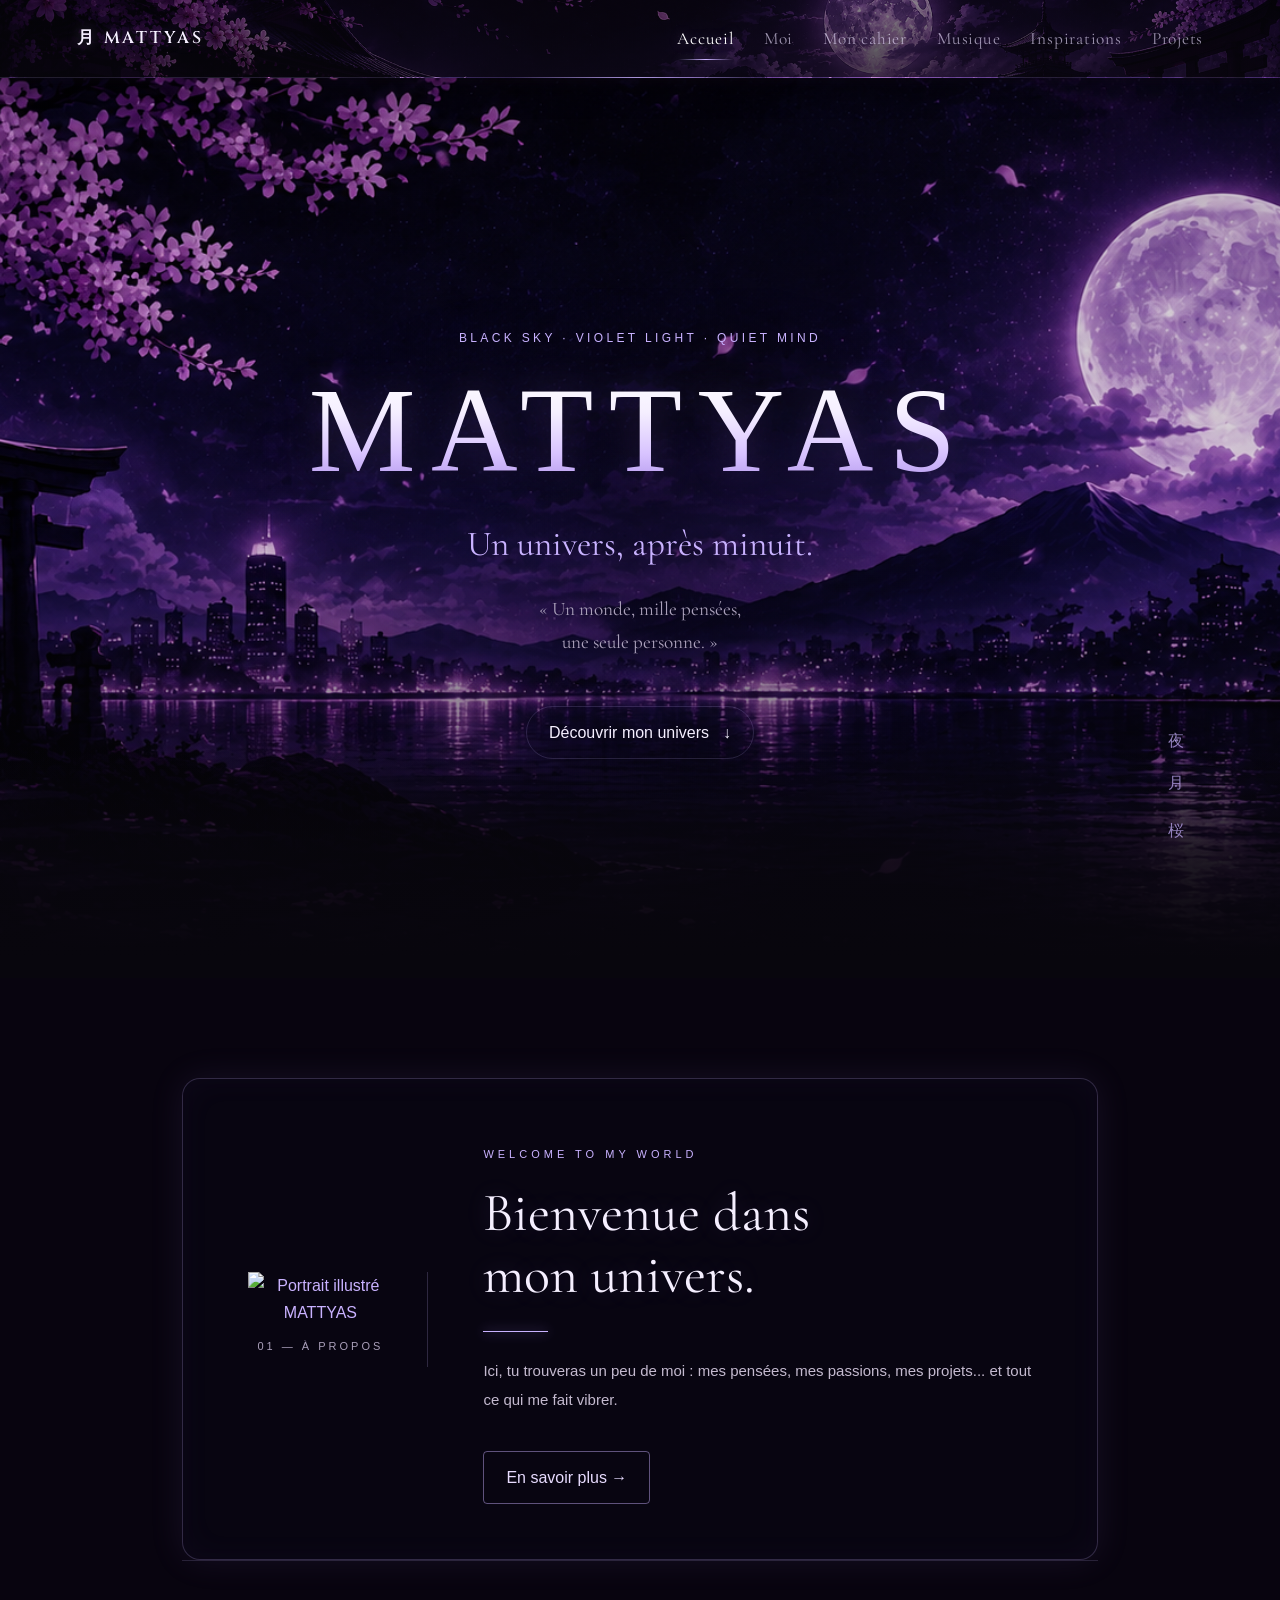
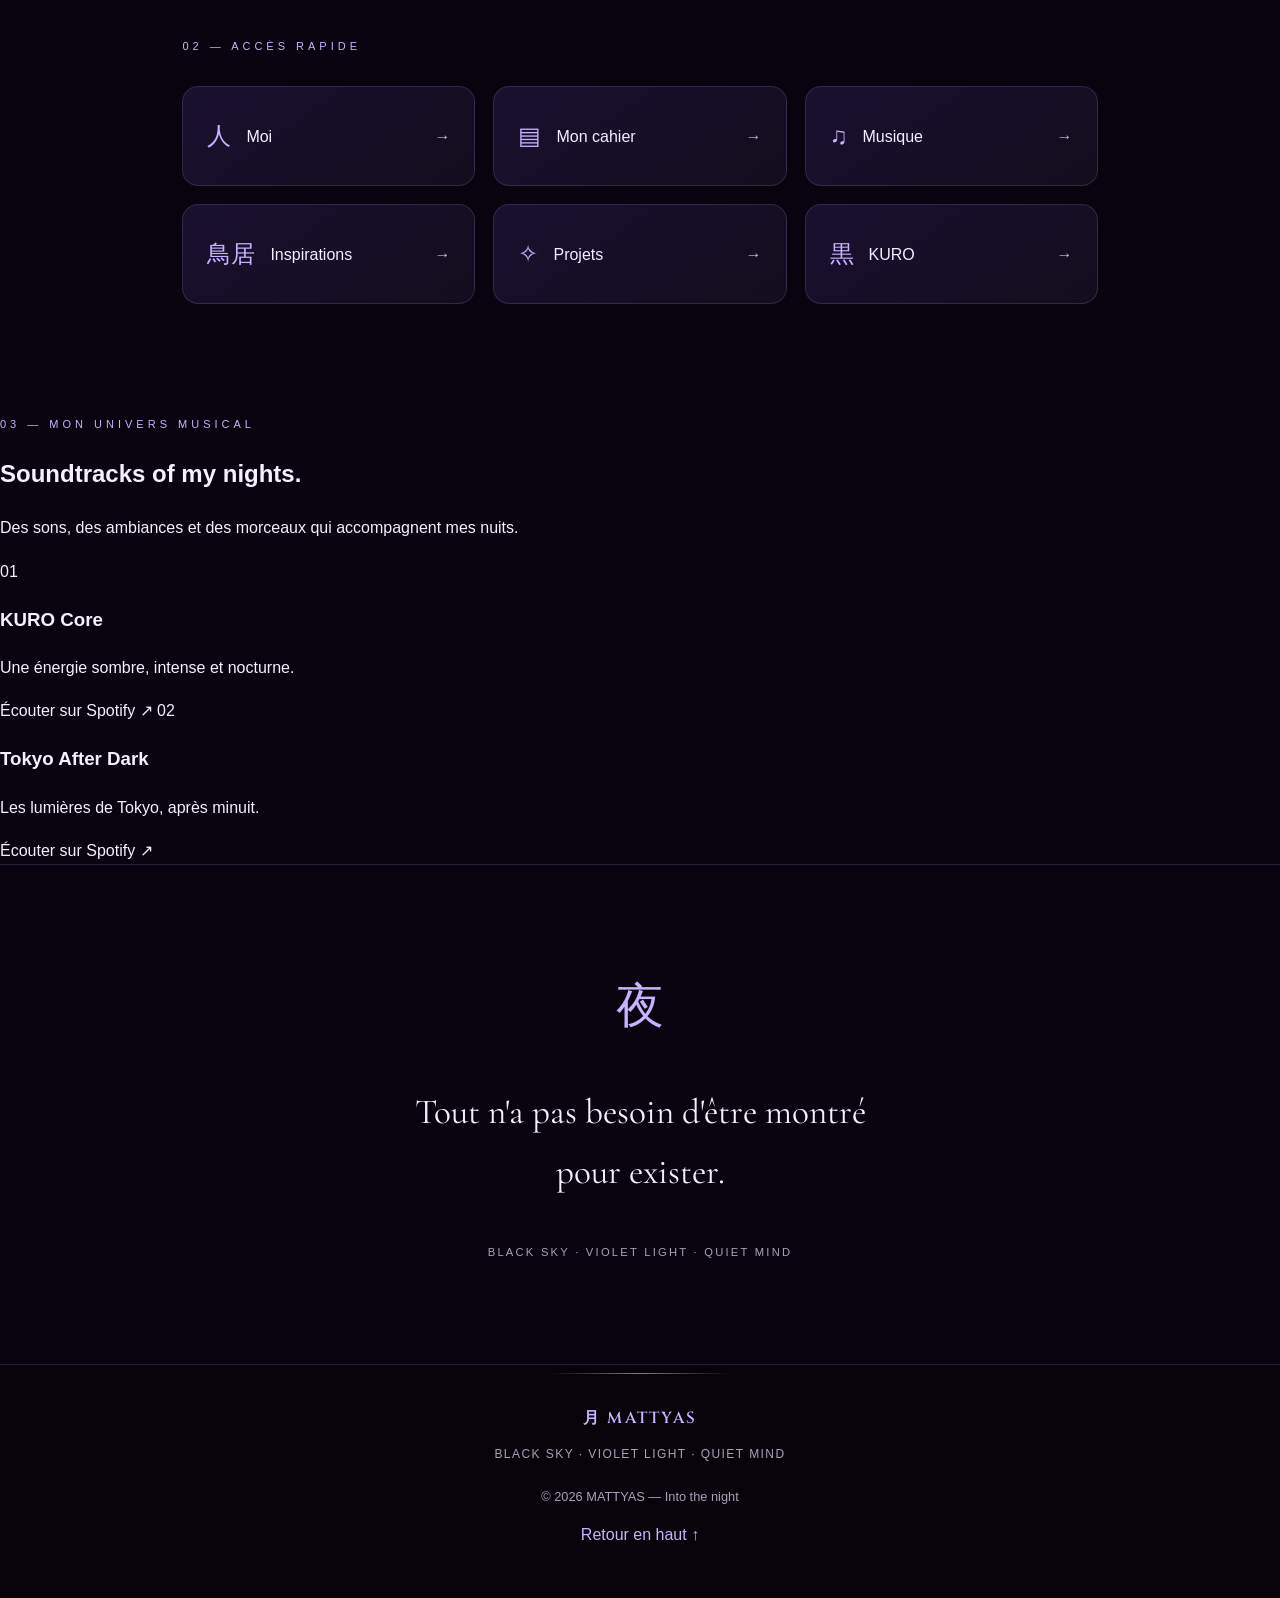
==== index.html @ 6b2e5110 "Update about section with image and text" ====
<!DOCTYPE html>
<html lang="fr">
<head>
  <meta charset="UTF-8">
  <meta name="viewport" content="width=device-width, initial-scale=1.0">
  <meta name="theme-color" content="#08060d">
  <meta name="description" content="MATTYAS — un univers personnel entre pensées, musique, poésie et nuits japonaises.">

  <title>MATTYAS — Into the night</title>

  <link rel="preconnect" href="https://fonts.googleapis.com">
  <link rel="preconnect" href="https://fonts.gstatic.com" crossorigin>
  <link href="https://fonts.googleapis.com/css2?family=Cinzel:wght@400;500;600&family=Cormorant+Garamond:wght@400;500;600&display=swap" rel="stylesheet">

  <link rel="stylesheet" href="style.css">
</head>

<body>

  <header class="navbar">
    <a href="index.html" class="logo">月 MATTYAS</a>

    <nav aria-label="Navigation principale">
      <a href="index.html" class="active" aria-current="page">Accueil</a>
      <a href="moi.html">Moi</a>
      <a href="cahier.html">Mon cahier</a>
      <a href="musique.html">Musique</a>
      <a href="inspirations.html">Inspirations</a>
      <a href="projets.html">Projets</a>
    </nav>
  </header>

  <main>

    <!-- HERO -->

    <section class="hero" id="accueil">
      <div class="hero-content">

        <p class="hero-eyebrow">
          BLACK SKY · VIOLET LIGHT · QUIET MIND
        </p>

        <h1>MATTYAS</h1>

        <p class="hero-subtitle">
          Un univers, après minuit.
        </p>

        <p class="hero-intro">
          « Un monde, mille pensées,<br>
          une seule personne. »
        </p>

        <a href="#univers" class="discover-link">
          Découvrir mon univers <span>↓</span>
        </a>

      </div>

      <div class="hero-japanese" aria-hidden="true">
        夜 · 月 · 桜
      </div>

      <div class="sakura-layer" aria-hidden="true"></div>
      <div class="horizon" aria-hidden="true"></div>
    </section>


    <!-- PRESENTATION -->

    <section class="home-universe" id="univers">

      <div class="home-about">

<div class="about-decoration">
  <img
    src="mattyas-portrait.png"
    alt="Portrait illustré MATTYAS"
    class="about-portrait"
  >
  <p>01 — À PROPOS</p>
</div>

        <div class="about-content">
          <p class="home-eyebrow">WELCOME TO MY WORLD</p>

          <h2>Bienvenue dans<br>mon univers.</h2>

          <div class="title-line"></div>

          <p>
            Ici, tu trouveras un peu de moi : mes pensées,
            mes passions, mes projets... et tout ce qui me fait vibrer.
          </p>

          <a href="moi.html" class="outline-link">
            En savoir plus →
          </a>
        </div>

      </div>


      <!-- ACCÈS RAPIDES -->

      <div class="home-access">

        <p class="home-eyebrow">02 — ACCÈS RAPIDE</p>

        <div class="access-grid">

          <a href="moi.html" class="access-card">
            <span class="access-symbol">人</span>
            <span>Moi</span>
            <span class="access-arrow">→</span>
          </a>

          <a href="cahier.html" class="access-card">
            <span class="access-symbol">▤</span>
            <span>Mon cahier</span>
            <span class="access-arrow">→</span>
          </a>

          <a href="musique.html" class="access-card">
            <span class="access-symbol">♫</span>
            <span>Musique</span>
            <span class="access-arrow">→</span>
          </a>

          <a href="inspirations.html" class="access-card">
            <span class="access-symbol">鳥居</span>
            <span>Inspirations</span>
            <span class="access-arrow">→</span>
          </a>

          <a href="projets.html" class="access-card">
            <span class="access-symbol">✧</span>
            <span>Projets</span>
            <span class="access-arrow">→</span>
          </a>

          <a href="projets.html" class="access-card">
            <span class="access-symbol">黒</span>
            <span>KURO</span>
            <span class="access-arrow">→</span>
          </a>

        </div>
      </div>

    </section>


    <!-- MUSIQUE -->

    <!-- UNIVERS MUSICAL -->

<section class="home-playlists">

  <p class="home-eyebrow">03 — MON UNIVERS MUSICAL</p>

  <h2>Soundtracks of my nights.</h2>

  <p class="playlists-intro">
    Des sons, des ambiances et des morceaux qui accompagnent mes nuits.
  </p>

  <div class="playlist-grid">

    <a href="https://open.spotify.com/playlist/4kFeRscpNwfBac0N8QcPSA"
       class="playlist-card" target="_blank" rel="noopener noreferrer">
      <span class="playlist-number">01</span>
      <h3>KURO Core</h3>
      <p>Une énergie sombre, intense et nocturne.</p>
      <span class="playlist-link">Écouter sur Spotify ↗</span>
    </a>

    <a href="https://open.spotify.com/playlist/2KM84j4YhBxsO24oVBVzmr"
       class="playlist-card" target="_blank" rel="noopener noreferrer">
      <span class="playlist-number">02</span>
      <h3>Tokyo After Dark</h3>
      <p>Les lumières de Tokyo, après minuit.</p>
      <span class="playlist-link">Écouter sur Spotify ↗</span>
    </a>

  </div>

</section>


    <!-- SIGNATURE -->

    <section class="home-signature">
      <span>夜</span>

      <p>
        Tout n'a pas besoin d'être montré<br>
        pour exister.
      </p>

      <span class="signature-caption">
        BLACK SKY · VIOLET LIGHT · QUIET MIND
      </span>
    </section>

  </main>


  <footer class="home-footer">

    <a href="index.html" class="logo">月 MATTYAS</a>

    <p>BLACK SKY · VIOLET LIGHT · QUIET MIND</p>

    <p class="copyright">
      © 2026 MATTYAS — Into the night
    </p>

    <a href="#accueil">Retour en haut ↑</a>

  </footer>

  <script src="script.js"></script>

</body>
</html>
---- style.css ----
/* ================================
   MATTYAS 2.0 — NIGHT DESIGN
   ================================ */

:root {
  color-scheme: dark;
  --bg: #08060d;
  --surface: #120d1d;
  --surface-light: #1a1030;
  --violet: #9a82db;
  --lilac: #c9b2ff;
  --white: #f5efff;
  --muted: #aaa0ba;
  --border: rgba(201, 178, 255, 0.16);
}

* {
  box-sizing: border-box;
}

html {
  scroll-behavior: smooth;
  scroll-padding-top: 90px;
}

body {
  margin: 0;
  background: var(--bg);
  color: var(--white);
  font-family: Inter, "Segoe UI", Arial, sans-serif;
  line-height: 1.7;
  overflow-x: hidden;
}

a {
  color: inherit;
  text-decoration: none;
}

::selection {
  color: var(--bg);
  background: var(--lilac);
}

/* Navigation */

.navbar {
  position: fixed;
  inset: 0 0 auto;
  z-index: 20;
  display: flex;
  align-items: center;
  justify-content: space-between;
  gap: 20px;
  padding: 18px clamp(20px, 6vw, 90px);
  background: rgba(8, 6, 13, 0.78);
  border-bottom: 1px solid var(--border);
  backdrop-filter: blur(18px);
  -webkit-backdrop-filter: blur(18px);
}

.logo {
  color: var(--lilac);
  font-weight: 800;
  letter-spacing: 0.12em;
  white-space: nowrap;
}

.navbar nav {
  display: flex;
  align-items: center;
  gap: clamp(14px, 3vw, 36px);
}

.navbar nav a {
  color: var(--muted);
  font-size: 0.88rem;
  transition: color 0.25s ease;
}

.navbar nav a:hover,
.navbar nav a:focus-visible {
  color: var(--lilac);
}

/* Hero */

.hero {
  position: relative;
  min-height: 100svh;
  display: grid;
  place-items: center;
  padding: 130px 24px 100px;
  isolation: isolate;
  overflow: hidden;
  background:
    radial-gradient(ellipse at 50% 78%, rgba(91, 56, 139, 0.17), transparent 45%),
    linear-gradient(180deg, #0c0814 0%, #08060d 100%);
}

.hero-content {
  position: relative;
  z-index: 3;
  width: min(800px, 100%);
  text-align: center;
  animation: appear 1.2s ease both;
}

.eyebrow {
  margin: 0 0 16px;
  color: var(--violet);
  font-size: 0.72rem;
  font-weight: 700;
  letter-spacing: 0.24em;
  text-transform: uppercase;
}

.hero h1 {
  margin: 10px 0 0;
  font-size: clamp(3.5rem, 12vw, 8.5rem);
  font-weight: 850;
  line-height: 1.05;
  letter-spacing: 0.08em;
  text-shadow: 0 0 45px rgba(154, 130, 219, 0.2);
}

.hero h1 span,
.section h2 span,
.feature h2 span {
  color: var(--lilac);
}

.subtitle {
  margin: 16px 0 8px;
  color: var(--lilac);
  font-size: clamp(1.2rem, 3vw, 1.8rem);
}

.intro {
  max-width: 480px;
  margin: 14px auto 28px;
  color: var(--muted);
}

.discover {
  display: inline-flex;
  align-items: center;
  gap: 14px;
  padding: 12px 20px;
  border: 1px solid var(--border);
  border-radius: 999px;
  color: var(--white);
  transition: background 0.25s, border-color 0.25s, transform 0.25s;
}

.discover:hover {
  background: rgba(154, 130, 219, 0.12);
  border-color: var(--violet);
  transform: translateY(-2px);
}

.discover span {
  color: var(--lilac);
}

/* Moon */

.moon {
  position: absolute;
  z-index: 0;
  top: 9%;
  left: 50%;
  width: clamp(230px, 43vw, 510px);
  aspect-ratio: 1;
  border-radius: 50%;
  transform: translateX(-50%);
  background:
    radial-gradient(circle at 34% 28%, rgba(255, 255, 255, 0.7), transparent 2%),
    radial-gradient(ellipse at 36% 35%, #e6dcff 0%, #c9b2ff 17%, #9a82db 48%, #5c438f 72%, #211530 100%);
  box-shadow:
    0 0 35px rgba(201, 178, 255, 0.3),
    0 0 110px rgba(154, 130, 219, 0.22),
    0 0 210px rgba(154, 130, 219, 0.1);
  opacity: 0.78;
  animation: moon-glow 7s ease-in-out infinite alternate;
}

.moon::after {
  content: "";
  position: absolute;
  inset: 0;
  border-radius: inherit;
  background:
    radial-gradient(ellipse at 70% 28%, rgba(30, 17, 48, 0.23) 0 8%, transparent 9%),
    radial-gradient(ellipse at 26% 65%, rgba(30, 17, 48, 0.18) 0 11%, transparent 12%),
    radial-gradient(ellipse at 64% 74%, rgba(30, 17, 48, 0.15) 0 6%, transparent 7%);
  mix-blend-mode: multiply;
}

.japanese {
  position: absolute;
  z-index: 2;
  right: clamp(22px, 8vw, 120px);
  bottom: 18%;
  color: rgba(201, 178, 255, 0.6);
  font-size: clamp(1rem, 2vw, 1.4rem);
  letter-spacing: 0.6em;
  writing-mode: vertical-rl;
}

.horizon {
  position: absolute;
  z-index: 1;
  inset: auto 0 0;
  height: 26%;
  background: linear-gradient(0deg, #08060d 8%, rgba(8, 6, 13, 0.72), transparent);
}

/* Sections */

.section {
  width: min(1120px, calc(100% - 48px));
  margin: 0 auto;
  padding: clamp(70px, 10vw, 130px) 0;
}

.section h2,
.feature h2 {
  margin: 0 0 34px;
  font-size: clamp(2rem, 5vw, 3.5rem);
  line-height: 1.2;
  letter-spacing: -0.04em;
}

.cards {
  display: grid;
  grid-template-columns: repeat(3, minmax(0, 1fr));
  gap: 18px;
}

.card {
  position: relative;
  display: flex;
  min-width: 0;
  flex-direction: column;
  align-items: flex-start;
  padding: 28px;
  border: 1px solid var(--border);
  border-radius: 18px;
  background: linear-gradient(145deg, rgba(26, 16, 48, 0.78), rgba(18, 13, 29, 0.82));
  transition: transform 0.3s ease, border-color 0.3s ease, background 0.3s ease;
}

a.card:hover {
  transform: translateY(-5px);
  border-color: rgba(201, 178, 255, 0.5);
  background: linear-gradient(145deg, rgba(39, 25, 66, 0.9), rgba(18, 13, 29, 0.95));
}

.card-number {
  color: var(--violet);
  font-size: 0.72rem;
  font-weight: 700;
  letter-spacing: 0.16em;
}

.card h3 {
  margin: 22px 0 8px;
  font-size: 1.3rem;
}

.card p {
  margin: 0 0 22px;
  color: var(--muted);
  font-size: 0.94rem;
}

.card-link {
  margin-top: auto;
  color: var(--lilac);
  font-size: 0.88rem;
}

/* Music feature */

.feature {
  position: relative;
  display: grid;
  grid-template-columns: minmax(140px, 0.7fr) 1.3fr;
  align-items: center;
  gap: clamp(30px, 7vw, 100px);
  padding: clamp(60px, 9vw, 110px) max(24px, calc((100% - 1000px) / 2));
  overflow: hidden;
  border-top: 1px solid var(--border);
  border-bottom: 1px solid var(--border);
  background:
    radial-gradient(ellipse at 20% 50%, rgba(91, 56, 139, 0.18), transparent 50%),
    var(--surface);
}

.feature-orb {
  display: grid;
  place-items: center;
  width: min(240px, 100%);
  aspect-ratio: 1;
  justify-self: center;
  border: 1px solid rgba(201, 178, 255, 0.3);
  border-radius: 50%;
  color: var(--lilac);
  font-size: 4rem;
  background: radial-gradient(circle, #302044, #110b19 70%);
  box-shadow: 0 0 70px rgba(154, 130, 219, 0.14);
}

.feature h2 {
  margin-bottom: 18px;
}

.feature p:not(.eyebrow) {
  color: var(--muted);
}

.feature .muted {
  font-size: 0.85rem;
}

/* Footer */

footer {
  padding: 42px 24px;
  text-align: center;
  border-top: 1px solid var(--border);
  background: #06040a;
}

footer p {
  color: var(--muted);
  font-size: 0.75rem;
  letter-spacing: 0.12em;
}

footer .copyright {
  margin-top: 22px;
  font-size: 0.8rem;
  letter-spacing: normal;
}

/* Animations */

@keyframes appear {
  from {
    opacity: 0;
    transform: translateY(18px);
  }
  to {
    opacity: 1;
    transform: translateY(0);
  }
}

@keyframes moon-glow {
  from {
    filter: brightness(0.94);
  }
  to {
    filter: brightness(1.08);
  }
}

/* Responsive */

@media (max-width: 760px) {
  .navbar {
    padding: 16px 20px;
  }

  .navbar nav {
    gap: 14px;
  }

  .navbar nav a {
    font-size: 0.78rem;
  }

  .cards {
    grid-template-columns: 1fr;
  }

  .card {
    padding: 24px;
  }

  .feature {
    grid-template-columns: 1fr;
    text-align: center;
    padding: 70px 24px;
  }

  .feature-orb {
    width: 150px;
  }

  .japanese {
    right: 16px;
    bottom: 12%;
  }
}

@media (max-width: 390px) {
  .navbar {
    align-items: flex-start;
    flex-direction: column;
    gap: 8px;
  }

  .hero {
    padding-top: 150px;
  }
}

@media (prefers-reduced-motion: reduce) {
  *,
  *::before,
  *::after {
    scroll-behavior: auto !important;
    animation-duration: 0.01ms !important;
    animation-iteration-count: 1 !important;
    transition-duration: 0.01ms !important;
  }
}

/* Japanese pagoda silhouette */

.hero {
  isolation: isolate;
}

.pagoda {
  position: absolute;
  z-index: 1;
  bottom: 3%;
  left: 50%;
  width: clamp(230px, 42vw, 440px);
  transform: translateX(-50%);
  opacity: 0.94;
  pointer-events: none;
}

.pagoda svg {
  display: block;
  width: 100%;
  height: auto;
  filter: drop-shadow(0 0 24px rgba(154, 130, 219, 0.12));
}

.hero-content {
  z-index: 3;
}

.japanese {
  z-index: 3;
}

.horizon {
  z-index: 2;
}

/* MATTYAS — Japanese night background */

.hero {
  background-image:
    linear-gradient(
      180deg,
      rgba(8, 6, 13, 0.22) 0%,
      rgba(8, 6, 13, 0.12) 50%,
      rgba(8, 6, 13, 0.78) 100%
    ),
    url("mattyas-background.png");

  background-size: cover;
  background-position: center 48%;
  background-repeat: no-repeat;
}

/* Keep the title readable over the artwork */

.hero-content {
  position: relative;
  z-index: 3;
  padding: 40px 20px;
  border-radius: 24px;
  background: radial-gradient(
    ellipse,
    rgba(8, 6, 13, 0.48),
    transparent 75%
  );
}

/* Hide the CSS moon because the image already contains one */

.hero .moon {
  display: none;
}

/* Mobile adjustments */

@media (max-width: 760px) {
  .hero {
    background-position: 38% center;
  }

  .hero-content {
    padding: 30px 12px;
  }
}

/* Sakura petals */

.sakura-layer {
  position: absolute;
  inset: 0;
  z-index: 2;
  overflow: hidden;
  pointer-events: none;
}

.sakura-petal {
  position: absolute;
  top: -30px;
  left: var(--left);
  width: var(--size);
  height: calc(var(--size) * 0.7);
  border-radius: 100% 0 100% 0;
  background: #e7b5ff;
  opacity: 0;
  box-shadow: 0 0 8px rgba(201, 178, 255, 0.5);
  animation: sakura-fall var(--duration) linear var(--delay) infinite;
}

@keyframes sakura-fall {
  0% {
    transform: translate3d(0, -5vh, 0) rotate(0deg);
    opacity: 0;
  }
  12% {
    opacity: 0.8;
  }
  85% {
    opacity: 0.65;
  }
  100% {
    transform: translate3d(var(--drift), 110vh, 0) rotate(540deg);
    opacity: 0;
  }
}

@media (prefers-reduced-motion: reduce) {
  .sakura-petal {
    animation: none;
    display: none;
  }
}

/* Remove the duplicate CSS pagoda */
.hero > .pagoda {
  display: none;
}

/* Keep the hero text clear */
.hero-content {
  background: radial-gradient(
    ellipse,
    rgba(8, 6, 13, 0.28),
    transparent 75%
  );
}

/* Keep the navigation readable */
.navbar {
  background: rgba(8, 6, 13, 0.78);
}

/* MATTYAS — signature nocturne */

.hero h1 {
  font-family: "Georgia", "Times New Roman", serif;
  font-size: clamp(3.2rem, 10vw, 7.5rem);
  font-weight: 400;
  letter-spacing: 0.13em;
  text-transform: uppercase;

  background: linear-gradient(
    180deg,
    #ffffff 0%,
    #e8d9ff 45%,
    #b99aff 100%
  );

  -webkit-background-clip: text;
  background-clip: text;
  color: transparent;

  text-shadow: 0 0 35px rgba(174, 132, 255, 0.22);
  filter: drop-shadow(0 0 18px rgba(154, 130, 219, 0.18));
}

.hero h1 span {
  color: #c9b2ff;
  -webkit-text-fill-color: #c9b2ff;
}

.hero .eyebrow {
  letter-spacing: 0.3em;
  color: #c9b2ff;
}

.hero .subtitle {
  font-family: "Georgia", "Times New Roman", serif;
  font-weight: 400;
  letter-spacing: 0.025em;
}

.discover {
  border-color: rgba(201, 178, 255, 0.55);
  background: rgba(15, 8, 27, 0.45);
  box-shadow: 0 0 25px rgba(154, 130, 219, 0.08);
}

.discover:hover {
  box-shadow: 0 0 30px rgba(154, 130, 219, 0.2);
}

/* MATTYAS — navigation nocturne */

.navbar {
  min-height: 70px;
  padding: 14px clamp(20px, 6vw, 90px);
  background: rgba(8, 6, 13, 0.72);
  border-bottom: 1px solid rgba(201, 178, 255, 0.13);
  backdrop-filter: blur(22px);
  -webkit-backdrop-filter: blur(22px);
  transition: background 0.3s ease, border-color 0.3s ease;
}

.logo {
  font-family: "Cinzel", serif;
  font-size: 1rem;
  font-weight: 600;
  letter-spacing: 0.14em;
  transition: color 0.3s ease, text-shadow 0.3s ease;
}

.logo:hover {
  color: #ffffff;
  text-shadow: 0 0 18px rgba(201, 178, 255, 0.55);
}

.navbar nav {
  gap: clamp(18px, 3vw, 38px);
}

.navbar nav a {
  position: relative;
  padding: 8px 0;
  color: rgba(230, 219, 250, 0.7);
  font-size: 0.88rem;
  letter-spacing: 0.025em;
  transition: color 0.25s ease;
}

.navbar nav a::after {
  content: "";
  position: absolute;
  left: 0;
  right: 0;
  bottom: 0;
  height: 1px;
  background: #c9b2ff;
  box-shadow: 0 0 10px rgba(201, 178, 255, 0.65);
  transform: scaleX(0);
  transform-origin: center;
  transition: transform 0.25s ease;
}

.navbar nav a:hover,
.navbar nav a:focus-visible {
  color: #f5efff;
}

.navbar nav a:hover::after,
.navbar nav a:focus-visible::after {
  transform: scaleX(1);
}

@media (max-width: 390px) {
  .navbar {
    align-items: center;
    flex-direction: row;
    flex-wrap: wrap;
  }

  .navbar nav {
    flex-wrap: wrap;
  }
}

/* Navigation — section active */

.navbar nav a.active {
  color: #f5efff;
}

.navbar nav a.active::after {
  transform: scaleX(1);
}

/* MATTYAS — navigation mobile */

@media (max-width: 600px) {
  .navbar {
    min-height: auto;
    flex-direction: column;
    align-items: center;
    justify-content: center;
    gap: 8px;
    padding: 12px 16px;
  }

  .navbar .logo {
    font-size: 0.9rem;
  }

  .navbar nav {
    width: 100%;
    justify-content: center;
    flex-wrap: wrap;
    gap: 8px 24px;
  }

  .navbar nav a {
    padding: 4px 0 7px;
    font-size: 0.82rem;
  }
}

/* ── MATTYAS — MOONLIGHT NAVIGATION ── */

.navbar {
  position: sticky;
  top: 0;
  z-index: 1000;
  min-height: 76px;
  padding: 15px clamp(20px, 7vw, 100px);

  background:
    linear-gradient(
      90deg,
      rgba(8, 6, 13, 0.96),
      rgba(17, 12, 27, 0.84),
      rgba(8, 6, 13, 0.96)
    );

  border-bottom: 1px solid rgba(201, 178, 255, 0.16);
  box-shadow: 0 8px 35px rgba(0, 0, 0, 0.2);

  backdrop-filter: blur(22px);
  -webkit-backdrop-filter: blur(22px);

  transition:
    background 0.4s ease,
    border-color 0.4s ease;
}

/* Fine ligne lunaire */
.navbar::after {
  content: "";
  position: absolute;
  bottom: -1px;
  left: 50%;
  width: min(34%, 260px);
  height: 1px;
  transform: translateX(-50%);

  background: linear-gradient(
    90deg,
    transparent,
    rgba(201, 178, 255, 0.8),
    transparent
  );

  pointer-events: none;
}

/* Logo japonais */
.navbar .logo {
  font-family: "Cinzel", serif;
  font-size: 1.05rem;
  font-weight: 600;
  letter-spacing: 0.17em;
  color: #f5efff;
  text-decoration: none;

  text-shadow: 0 0 18px rgba(201, 178, 255, 0.12);

  transition:
    color 0.35s ease,
    text-shadow 0.35s ease,
    letter-spacing 0.35s ease;
}

.navbar .logo:hover {
  color: #ffffff;
  letter-spacing: 0.21em;
  text-shadow: 0 0 20px rgba(201, 178, 255, 0.55);
}

/* Liens */
.navbar nav {
  align-items: center;
  gap: clamp(20px, 3.5vw, 46px);
}

.navbar nav a {
  position: relative;
  padding: 9px 0;
  color: rgba(230, 219, 250, 0.65);

  font-family: "Cormorant Garamond", serif;
  font-size: 1.08rem;
  letter-spacing: 0.045em;
  text-decoration: none;

  transition:
    color 0.3s ease,
    text-shadow 0.3s ease;
}

/* Soulignement lumineux */
.navbar nav a::after {
  content: "";
  position: absolute;
  left: 50%;
  bottom: 2px;
  width: 100%;
  height: 1px;

  background: linear-gradient(
    90deg,
    transparent,
    #c9b2ff,
    transparent
  );

  box-shadow: 0 0 9px rgba(201, 178, 255, 0.45);

  transform: translateX(-50%) scaleX(0);
  transform-origin: center;

  transition: transform 0.3s ease;
}

.navbar nav a:hover,
.navbar nav a:focus-visible,
.navbar nav a.active {
  color: #f5efff;
  text-shadow: 0 0 12px rgba(201, 178, 255, 0.2);
}

.navbar nav a:hover::after,
.navbar nav a:focus-visible::after,
.navbar nav a.active::after {
  transform: translateX(-50%) scaleX(1);
}

/* Mobile */
@media (max-width: 600px) {
  .navbar {
    min-height: auto;
    flex-direction: column;
    align-items: center;
    justify-content: center;
    gap: 8px;
    padding: 15px 16px;
  }

  .navbar .logo {
    font-size: 0.95rem;
  }

  .navbar nav {
    width: 100%;
    justify-content: center;
    flex-wrap: wrap;
    gap: 8px 25px;
  }

  .navbar nav a {
    padding: 5px 0 8px;
    font-size: 1rem;
  }

  .navbar::after {
    width: 45%;
  }
}

@media (prefers-reduced-motion: reduce) {
  .navbar,
  .navbar .logo,
  .navbar nav a,
  .navbar nav a::after {
    transition: none;
  }
}

/* ── MATTYAS — NAVBAR NIGHT BACKGROUND ── */

.navbar {
  background-image:
    linear-gradient(
      90deg,
      rgba(8, 6, 13, 0.82),
      rgba(12, 8, 22, 0.62),
      rgba(8, 6, 13, 0.86)
    ),
    url("mattyas-navbar.png");

  background-size: cover;
  background-position: center 42%;
  background-repeat: no-repeat;

  border-bottom: 1px solid rgba(201, 178, 255, 0.24);

  box-shadow:
    0 8px 30px rgba(0, 0, 0, 0.35),
    0 1px 16px rgba(130, 85, 190, 0.08);
}

/* Garder le menu lisible */
.navbar .logo,
.navbar nav a {
  position: relative;
  z-index: 1;
}

/* Petite lueur lunaire */
.navbar .logo {
  text-shadow: 0 0 14px rgba(201, 178, 255, 0.3);
}

.navbar nav a.active {
  color: #ffffff;
  text-shadow: 0 0 12px rgba(201, 178, 255, 0.35);
}

/* MATTYAS — le haut de l'image dans la navbar */
.navbar {
  background-position: center top;
  background-size: 100% auto;
  background-repeat: no-repeat;

  background-image:
    linear-gradient(
      rgba(8, 6, 13, 0.48),
      rgba(8, 6, 13, 0.72)
    ),
    url("mattyas-navbar.png");
}

/* Conserver le fond adapté aux petits écrans */
@media (max-width: 600px) {
  .navbar {
    background-size: auto 220px;
    background-position: center top;
  }
}

/* ── MATTYAS — MOONLIGHT TITLE ── */

.hero h1 {
  color: #f5efff;

  background: linear-gradient(
    180deg,
    #ffffff 0%,
    #f5efff 35%,
    #d8c3ff 68%,
    #a98be8 100%
  );

  -webkit-background-clip: text;
  background-clip: text;
  -webkit-text-fill-color: transparent;

  filter: drop-shadow(
    0 0 18px rgba(183, 139, 255, 0.20)
  );

  transition:
    filter 0.5s ease,
    letter-spacing 0.5s ease;
}

/* Halo plus intense au survol */
.hero h1:hover {
  filter:
    drop-shadow(0 0 12px rgba(201, 178, 255, 0.42))
    drop-shadow(0 0 35px rgba(147, 92, 230, 0.22));

  letter-spacing: 0.09em;
}

/* Le point final devient une petite lune lumineuse */
.hero h1 {
  text-shadow: none;
}

/* Adaptation mobile */
@media (max-width: 600px) {
  .hero h1 {
    filter: drop-shadow(
      0 0 12px rgba(183, 139, 255, 0.22)
    );
  }

  .hero h1:hover {
    letter-spacing: inherit;
  }
}

/* Respect des préférences de mouvement */
@media (prefers-reduced-motion: reduce) {
  .hero h1 {
    transition: none;
  }
}

/* MATTYAS — apparition des sections */
.reveal-ready {
  opacity: 0;
  transform: translateY(22px);
  transition: opacity 800ms ease, transform 800ms ease;
}

.reveal-ready.is-visible {
  opacity: 1;
  transform: translateY(0);
}

/* MATTYAS — sakura flottants */
.sakura-petal {
  position: absolute;
  top: -20px;
  left: var(--left);
  width: var(--size);
  height: calc(var(--size) * 0.72);

  background: linear-gradient(
    135deg,
    rgba(255, 225, 250, 0.88),
    rgba(201, 178, 255, 0.48)
  );

  border-radius: 80% 10% 75% 20%;
  opacity: 0;
  pointer-events: none;

  animation:
    sakura-fall var(--duration) var(--delay) linear infinite,
    sakura-sway 3.8s ease-in-out infinite alternate;

  will-change: transform;
}

@keyframes sakura-fall {
  0% {
    transform:
      translate3d(0, -5vh, 0)
      rotate(var(--rotation));
    opacity: 0;
  }

  10% {
    opacity: 0.7;
  }

  85% {
    opacity: 0.55;
  }

  100% {
    transform:
      translate3d(var(--drift), 110vh, 0)
      rotate(calc(var(--rotation) + 480deg));
    opacity: 0;
  }
}

@keyframes sakura-sway {
  from {
    margin-left: calc(var(--sway) * -0.5);
  }

  to {
    margin-left: calc(var(--sway) * 0.5);
  }
}

@media (prefers-reduced-motion: reduce) {
  .reveal-ready {
    opacity: 1;
    transform: none;
    transition: none;
  }

  .sakura-petal {
    display: none;
    animation: none;
  }
}

/* ── MATTYAS 2.0 — CINEMATIC SECTIONS ── */

/* Ambiance générale des sections */
.section {
  position: relative;
  isolation: isolate;
  scroll-margin-top: 100px;
}

/* Halo violet diffus derrière les titres */
.section h2,
.feature h2 {
  text-shadow: 0 0 32px rgba(154, 130, 219, 0.10);
}

/* Cartes : verre fumé */
.card {
  overflow: hidden;
  isolation: isolate;

  background:
    linear-gradient(
      145deg,
      rgba(30, 20, 48, 0.78),
      rgba(10, 8, 17, 0.88)
    );

  border: 1px solid rgba(201, 178, 255, 0.14);
  border-radius: 20px;

  box-shadow:
    inset 0 1px 0 rgba(255, 255, 255, 0.025),
    0 12px 35px rgba(0, 0, 0, 0.12);

  backdrop-filter: blur(12px);
  -webkit-backdrop-filter: blur(12px);

  transition:
    transform 0.4s ease,
    border-color 0.4s ease,
    box-shadow 0.4s ease,
    background 0.4s ease;
}

/* Reflet lunaire en haut des cartes */
.card::before {
  content: "";
  position: absolute;
  top: 0;
  left: 12%;
  width: 76%;
  height: 1px;

  background: linear-gradient(
    90deg,
    transparent,
    rgba(201, 178, 255, 0.42),
    transparent
  );

  opacity: 0.55;
  pointer-events: none;
}

/* Survol subtil, sans effet agressif */
a.card:hover {
  transform: translateY(-6px);

  border-color: rgba(201, 178, 255, 0.38);

  background:
    linear-gradient(
      145deg,
      rgba(43, 29, 67, 0.88),
      rgba(13, 9, 22, 0.96)
    );

  box-shadow:
    0 18px 42px rgba(0, 0, 0, 0.24),
    0 0 28px rgba(154, 130, 219, 0.07);
}

/* Numéros des cartes */
.card-number {
  color: #bda3f7;
  letter-spacing: 0.2em;
}

/* Liens plus raffinés */
.card-link {
  transition:
    color 0.3s ease,
    letter-spacing 0.3s ease;
}

a.card:hover .card-link {
  color: #ffffff;
  letter-spacing: 0.035em;
}

/* Section musique : lumière nocturne */
.feature {
  position: relative;

  background:
    radial-gradient(
      ellipse at 18% 48%,
      rgba(154, 130, 219, 0.15),
      transparent 42%
    ),
    linear-gradient(
      115deg,
      rgba(19, 13, 31, 0.98),
      rgba(8, 6, 13, 0.98)
    );
   
  border-top-color: rgba(201, 178, 255, 0.18);
  border-bottom-color: rgba(201, 178, 255, 0.18);
}

/* Orb musical */
.feature-orb {
  box-shadow:
    inset 0 0 35px rgba(201, 178, 255, 0.04),
    0 0 45px rgba(154, 130, 219, 0.12),
    0 0 100px rgba(154, 130, 219, 0.05);

  transition:
    transform 0.5s ease,
    box-shadow 0.5s ease;
}

.feature-orb:hover {
  transform: scale(1.035);

  box-shadow:
    inset 0 0 40px rgba(201, 178, 255, 0.08),
    0 0 60px rgba(154, 130, 219, 0.2);
}

/* Footer : fin de nuit */
footer {
  position: relative;
  background:
    linear-gradient(
      180deg,
      #0b0812 0%,
      #06040a 100%
    );
  border-top-color: rgba(201, 178, 255, 0.17);
}

footer::before {
  content: "";
  display: block;
  width: min(180px, 35%);
  height: 1px;
  margin: -42px auto 30px;

  background: linear-gradient(
    90deg,
    transparent,
    rgba(201, 178, 255, 0.65),
    transparent
  );
}

/* Accessibilité : pas de mouvements forcés */
@media (prefers-reduced-motion: reduce) {
  .card,
  .card-link,
  .feature-orb {
    transition: none;
  }

  a.card:hover,
  .feature-orb:hover {
    transform: none;
  }
}

/* =====================================
   MATTYAS 2.0 — UNIVERSE DESIGN
   Harmonisation des pages intérieures
===================================== */

body:has(.personal-page),
body:has(.notebook-page),
body:has(.music-page),
body:has(.inspiration-page),
body:has(.projects-page) {
  background:
    linear-gradient(
      180deg,
      rgba(8, 6, 13, 0.78),
      rgba(8, 6, 13, 0.94)
    ),
    url("mattyas-night.png") center top / cover fixed !important;
  background-color: #08060d !important;
  color: #f5efff;
  font-family: "Cormorant Garamond", Georgia, serif;
}

/* Navigation */

.personal-nav {
  position: sticky;
  top: 0;
  z-index: 100;
  backdrop-filter: blur(16px);
  background: rgba(8, 6, 13, 0.78);
  border-bottom: 1px solid rgba(201, 178, 255, 0.2);
  box-shadow: 0 8px 30px rgba(0, 0, 0, 0.18);
}

.personal-nav a {
  transition: color 0.3s ease, text-shadow 0.3s ease;
}

.personal-nav a:hover,
.personal-nav a.active {
  color: #d9c5ff;
  text-shadow: 0 0 14px rgba(201, 178, 255, 0.45);
}

.personal-logo {
  font-family: "Cinzel", Georgia, serif;
  letter-spacing: 4px !important;
}

/* Titres */

.personal-page h1,
.notebook-page h1,
.music-page h1,
.inspiration-page h1,
.projects-page h1 {
  font-family: "Cinzel", Georgia, serif;
  color: #f5efff;
  text-shadow: 0 0 35px rgba(180, 140, 255, 0.15);
  letter-spacing: 1px;
}

/* Petites signatures */

.personal-eyebrow,
.notebook-eyebrow,
.music-eyebrow,
.eyebrow {
  color: #c9b2ff;
  text-shadow: 0 0 12px rgba(201, 178, 255, 0.3);
}

/* Blocs de présentation */

.personal-block,
.notebook-sheet,
.music-note,
.inspiration-ending,
.ending {
  background: linear-gradient(
    110deg,
    rgba(35, 23, 49, 0.38),
    rgba(12, 9, 18, 0.35)
  );
  backdrop-filter: blur(8px);
  border-color: rgba(201, 178, 255, 0.42);
}

/* Citations et cartes */

.personal-quote,
.notebook-note,
.music-project,
.inspiration-card,
.project-card {
  background: linear-gradient(
    135deg,
    rgba(37, 25, 53, 0.78),
    rgba(12, 9, 18, 0.88)
  );
  backdrop-filter: blur(12px);
  border: 1px solid rgba(201, 178, 255, 0.24);
  box-shadow: 0 15px 45px rgba(0, 0, 0, 0.22);
  transition:
    transform 0.35s ease,
    border-color 0.35s ease,
    box-shadow 0.35s ease;
}

.inspiration-card:hover,
.project-card:hover,
.music-project:hover {
  transform: translateY(-5px);
  border-color: rgba(201, 178, 255, 0.65);
  box-shadow: 0 18px 45px rgba(95, 60, 145, 0.18);
}

/* Paragraphes */

.personal-block p,
.notebook-sheet p,
.music-project p,
.inspiration-card p,
.project-card p {
  color: #ded4ed;
  line-height: 2;
}

/* Liens */

.personal-back,
.notebook-back,
.music-back,
.back,
.project-link {
  transition: color 0.3s ease, letter-spacing 0.3s ease;
}

.personal-back:hover,
.notebook-back:hover,
.music-back:hover,
.back:hover,
.project-link:hover {
  color: #ffffff;
  letter-spacing: 1.5px;
}

/* Pied de page */

body:has(.personal-page) footer,
body:has(.notebook-page) footer,
body:has(.music-page) footer,
body:has(.inspiration-page) footer,
body:has(.projects-page) footer {
  border-top: 1px solid rgba(201, 178, 255, 0.2);
  background: rgba(8, 6, 13, 0.78);
  backdrop-filter: blur(12px);
  color: #c9b2ff;
}

/* Accessibilité : limiter les animations si nécessaire */

@media (prefers-reduced-motion: reduce) {
  .personal-quote,
  .notebook-note,
  .music-project,
  .inspiration-card,
  .project-card,
  .personal-nav a {
    transition: none;
  }
}

/* =====================================
   MATTYAS — INNER PAGES FINAL LOOK
===================================== */

/* Fond japonais plus visible */

body:has(.personal-page),
body:has(.notebook-page),
body:has(.music-page),
body:has(.inspiration-page),
body:has(.projects-page) {
  background:
    linear-gradient(
      180deg,
      rgba(8, 6, 13, 0.32),
      rgba(8, 6, 13, 0.58)
    ),
    url("mattyas-night.png") center center / cover fixed !important;
  background-color: #08060d !important;
}

/* Navigation façon accueil */

.personal-nav {
  min-height: 68px;
  background: rgba(8, 6, 13, 0.72) !important;
  border-bottom: 1px solid rgba(201, 178, 255, 0.25);
  backdrop-filter: blur(14px);
  padding-left: 6%;
  padding-right: 6%;
}

.personal-logo {
  font-family: "Cinzel", serif !important;
  font-size: 15px !important;
  letter-spacing: 4px !important;
}

/* Contenu */

.personal-page,
.notebook-page,
.music-page,
.inspiration-page,
.projects-page {
  position: relative;
  z-index: 1;
  padding-top: 110px;
  padding-bottom: 110px;
}

/* Titres cinématographiques */

.personal-page h1,
.notebook-page h1,
.music-page h1,
.inspiration-page h1,
.projects-page h1 {
  font-family: "Cinzel", serif !important;
  font-weight: 400;
  letter-spacing: 1px;
  line-height: 1.25;
  text-shadow: 0 4px 35px rgba(201, 178, 255, 0.24);
}

/* Sous-titres */

.personal-subtitle,
.notebook-subtitle,
.music-intro,
.intro {
  font-family: "Cormorant Garamond", serif;
  font-size: 21px;
  color: #e0d4f0;
  letter-spacing: 0.4px;
}

/* Blocs de texte en verre violet */

.personal-block,
.notebook-sheet,
.music-note,
.inspiration-ending,
.ending {
  background: rgba(15, 10, 24, 0.66);
  border: 1px solid rgba(201, 178, 255, 0.24);
  border-left: 1px solid rgba(201, 178, 255, 0.7);
  backdrop-filter: blur(12px);
  box-shadow: 0 15px 45px rgba(0, 0, 0, 0.2);
}

/* Citations */

.personal-quote,
.notebook-note {
  background: rgba(20, 12, 31, 0.78);
  border: 1px solid rgba(201, 178, 255, 0.28);
  backdrop-filter: blur(14px);
  box-shadow: 0 15px 45px rgba(0, 0, 0, 0.22);
  font-family: "Cormorant Garamond", serif;
}

/* Cartes */

.music-project,
.inspiration-card,
.project-card {
  background: rgba(17, 11, 27, 0.76);
  border: 1px solid rgba(201, 178, 255, 0.28);
  backdrop-filter: blur(14px);
  box-shadow: 0 15px 45px rgba(0, 0, 0, 0.25);
}

/* Interactions */

.music-project:hover,
.inspiration-card:hover,
.project-card:hover {
  border-color: rgba(201, 178, 255, 0.7);
  box-shadow: 0 18px 45px rgba(112, 65, 170, 0.2);
}

/* Mobile */

@media (max-width: 700px) {
  body:has(.personal-page),
  body:has(.notebook-page),
  body:has(.music-page),
  body:has(.inspiration-page),
  body:has(.projects-page) {
    background-attachment: scroll !important;
  }

  .personal-page,
  .notebook-page,
  .music-page,
  .inspiration-page,
  .projects-page {
    padding-top: 70px;
  }
}

/* =====================================
   MATTYAS — MOI / EDITORIAL VERSION
===================================== */

body:has(.personal-page) {
  background:
    linear-gradient(
      180deg,
      rgba(8, 5, 15, 0.30) 0%,
      rgba(8, 5, 15, 0.48) 45%,
      rgba(8, 5, 15, 0.78) 100%
    ),
    url("mattyas-night.png") center top / cover fixed !important;
}

/* Zone principale */

.personal-page {
  max-width: 760px !important;
  width: 86% !important;
  padding-top: 105px !important;
  padding-bottom: 110px !important;
}

/* Petit numéro de section */

.personal-eyebrow {
  font-size: 11px !important;
  letter-spacing: 5px !important;
  margin-bottom: 28px;
}

/* Titre */

.personal-page h1 {
  font-family: "Cormorant Garamond", Georgia, serif !important;
  font-size: clamp(54px, 8vw, 82px) !important;
  font-weight: 400 !important;
  letter-spacing: -1px !important;
  line-height: 1.05 !important;
  text-transform: none !important;
  text-shadow: 0 5px 35px rgba(0, 0, 0, 0.5) !important;
  margin-bottom: 22px !important;
}

/* Sous-titre */

.personal-subtitle {
  font-family: "Cormorant Garamond", Georgia, serif !important;
  font-size: 21px !important;
  color: #e2d5f4 !important;
  margin-bottom: 65px !important;
}

/* Paragraphes : fini les énormes rectangles */

.personal-block {
  padding: 22px 26px !important;
  margin: 35px 0 !important;
  background: rgba(12, 8, 20, 0.58) !important;
  border: none !important;
  border-left: 2px solid rgba(201, 178, 255, 0.7) !important;
  backdrop-filter: blur(5px);
  box-shadow: 0 12px 35px rgba(0, 0, 0, 0.14) !important;
}

.personal-block p {
  font-family: "Cormorant Garamond", Georgia, serif !important;
  font-size: 20px !important;
  line-height: 1.85 !important;
  color: #f0e7f9 !important;
  margin: 0 !important;
}

/* Citation */

.personal-quote {
  margin: 55px 0 !important;
  padding: 30px 35px !important;
  background: rgba(25, 15, 37, 0.66) !important;
  border: none !important;
  border-left: 2px solid #c9b2ff !important;
  color: #f1e6ff !important;
  font-family: "Cormorant Garamond", Georgia, serif !important;
  font-size: 26px !important;
  line-height: 1.6 !important;
  box-shadow: none !important;
}

/* Navigation */

.personal-nav {
  background: rgba(8, 5, 15, 0.72) !important;
}

/* Retour */

.personal-back {
  margin-top: 45px !important;
  letter-spacing: 2px;
  font-size: 12px;
}

/* Mobile */

@media (max-width: 700px) {
  body:has(.personal-page) {
    background-attachment: scroll !important;
  }

  .personal-page {
    padding-top: 75px !important;
  }

  .personal-block {
    padding: 18px !important;
  }

  .personal-block p {
    font-size: 18px !important;
  }

  .personal-quote {
    padding: 22px !important;
    font-size: 22px !important;
  }
}

/* =====================================
   MATTYAS — NAVIGATION UNIFIÉE
===================================== */

.personal-nav {
  position: sticky !important;
  top: 0;
  z-index: 1000;

  display: flex !important;
  align-items: center !important;
  justify-content: space-between !important;

  min-height: 72px !important;
  padding: 0 5.5% !important;
  gap: 30px !important;

  background: rgba(8, 5, 15, 0.76) !important;
  border-bottom: 1px solid rgba(201, 178, 255, 0.2) !important;
  backdrop-filter: blur(14px);
}

/* Logo */

.personal-nav .personal-logo {
  display: inline-block;
  width: auto !important;
  margin-right: auto !important;

  color: #f5efff !important;
  font-family: "Cinzel", serif !important;
  font-size: 15px !important;
  font-weight: 500 !important;
  letter-spacing: 4px !important;
  text-decoration: none;
  white-space: nowrap;
}

/* Liens */

.personal-nav a:not(.personal-logo) {
  color: #e2d8ef !important;
  font-family: "Cormorant Garamond", serif !important;
  font-size: 16px !important;
  font-weight: 500 !important;
  letter-spacing: 0.2px !important;
  text-decoration: none;

  transition: color 0.3s ease, text-shadow 0.3s ease;
}

/* Survol et page active */

.personal-nav a:not(.personal-logo):hover,
.personal-nav a.active {
  color: #c9b2ff !important;
  text-shadow: 0 0 12px rgba(201, 178, 255, 0.4);
}

/* Affichage mobile */

@media (max-width: 700px) {
  .personal-nav {
    min-height: auto !important;
    padding: 16px 5% !important;
    flex-wrap: wrap;
    gap: 14px !important;
  }

  .personal-nav .personal-logo {
    width: 100% !important;
  }

  .personal-nav a:not(.personal-logo) {
    font-size: 14px !important;
  }
}
/* =====================================
   MATTYAS — COMPATIBILITÉ NOUVEL ACCUEIL
===================================== */

/* Navigation de l'accueil */
.navbar {
  position: sticky;
  top: 0;
  z-index: 1000;
  display: flex;
  align-items: center;
  justify-content: space-between;
  gap: 24px;
  min-height: 76px;
  padding: 15px clamp(20px, 6vw, 90px);
  background: rgba(8, 6, 13, 0.88);
  border-bottom: 1px solid var(--border);
  backdrop-filter: blur(18px);
}

.navbar nav {
  display: flex;
  align-items: center;
  flex-wrap: wrap;
  gap: clamp(14px, 2.5vw, 30px);
}

/* HERO */
.hero-eyebrow {
  margin: 0 0 20px;
  color: var(--lilac);
  font-size: 0.75rem;
  letter-spacing: 0.28em;
}

.hero-subtitle {
  margin: 20px 0 10px;
  color: var(--lilac);
  font-family: "Cormorant Garamond", serif;
  font-size: clamp(1.5rem, 3vw, 2.2rem);
}

.hero-intro {
  color: var(--muted);
  font-family: "Cormorant Garamond", serif;
  font-size: 1.2rem;
}

.discover-link {
  display: inline-flex;
  gap: 14px;
  align-items: center;
  margin-top: 28px;
  padding: 12px 22px;
  border: 1px solid var(--border);
  border-radius: 999px;
  transition: 0.3s ease;
}

.discover-link:hover {
  border-color: var(--lilac);
  background: rgba(154, 130, 219, 0.12);
  transform: translateY(-3px);
}

.hero-japanese {
  position: absolute;
  z-index: 3;
  right: 7%;
  bottom: 18%;
  color: rgba(201, 178, 255, 0.7);
  writing-mode: vertical-rl;
  letter-spacing: 0.5em;
}

/* PRÉSENTATION */
.home-universe {
  width: min(1120px, calc(100% - 48px));
  margin: auto;
  padding: 110px 0;
}

.home-about {
  display: grid;
  grid-template-columns: 0.7fr 1.3fr;
  gap: 70px;
  align-items: center;
  padding: 55px 0 100px;
}

.about-decoration {
  color: var(--lilac);
  text-align: center;
}

.about-decoration span {
  font-size: 6rem;
  opacity: 0.7;
}

.about-decoration p,
.home-eyebrow {
  color: var(--violet);
  font-size: 0.75rem;
  letter-spacing: 0.22em;
}

.about-content h2 {
  font-family: "Cormorant Garamond", serif;
  font-size: clamp(2.5rem, 5vw, 4rem);
  font-weight: 400;
  line-height: 1.1;
}

.about-content > p:not(.home-eyebrow) {
  max-width: 600px;
  color: var(--muted);
}

.title-line {
  width: 80px;
  height: 1px;
  margin: 25px 0;
  background: var(--lilac);
}

.outline-link {
  display: inline-block;
  margin-top: 20px;
  color: var(--lilac);
}

/* ACCÈS RAPIDES */
.home-access {
  padding-top: 65px;
  border-top: 1px solid var(--border);
}

.access-grid {
  display: grid;
  grid-template-columns: repeat(3, minmax(0, 1fr));
  gap: 18px;
  margin-top: 30px;
}

.access-card {
  display: flex;
  align-items: center;
  gap: 15px;
  min-height: 100px;
  padding: 24px;
  border: 1px solid var(--border);
  border-radius: 16px;
  background: linear-gradient(145deg, var(--surface-light), var(--surface));
  transition: 0.3s ease;
}

.access-card:hover {
  transform: translateY(-5px);
  border-color: var(--lilac);
}

.access-symbol {
  color: var(--lilac);
  font-size: 1.5rem;
}

.access-arrow {
  margin-left: auto;
  color: var(--lilac);
}

/* SIGNATURE */
.home-signature {
  padding: 100px 24px;
  text-align: center;
  border-top: 1px solid var(--border);
}

.home-signature > span:first-child {
  color: var(--lilac);
  font-size: 3rem;
}

.home-signature p {
  font-family: "Cormorant Garamond", serif;
  font-size: clamp(1.5rem, 3vw, 2.2rem);
}

.signature-caption {
  color: var(--muted);
  font-size: 0.7rem;
  letter-spacing: 0.2em;
}

/* PIED DE PAGE */
.home-footer {
  padding: 50px 24px;
  text-align: center;
  border-top: 1px solid var(--border);
  background: #06040a;
}

.home-footer > a:last-child {
  color: var(--lilac);
}

/* ADAPTATION MOBILE */
@media (max-width: 760px) {
  .navbar {
    flex-direction: column;
    padding: 14px 16px;
  }

  .navbar nav {
    justify-content: center;
    gap: 8px 18px;
  }

  .home-about {
    grid-template-columns: 1fr;
    gap: 25px;
  }

  .access-grid {
    grid-template-columns: 1fr;
  }

  .hero-japanese {
    right: 18px;
  }
}
/* MATTYAS — RESTAURATION DU FOND NAVBAR */

.navbar {
  background-image:
    linear-gradient(
      rgba(8, 6, 13, 0.48),
      rgba(8, 6, 13, 0.72)
    ),
    url("mattyas-navbar.png") !important;

  background-position: center 15%;
  background-size: cover;
  background-repeat: no-repeat !important;
}
/* MATTYAS — ART ASSET BACKGROUND */

body {
  background-image:
    linear-gradient(
      rgba(8, 4, 18, 0.48),
      rgba(8, 4, 18, 0.72)
    ),
    url("mattyas-background.png");

  background-size: cover;
  background-position: center top;
  background-attachment: fixed;
  background-repeat: no-repeat;
  background-color: #08040f;
}
/* MATTYAS — SECTION À PROPOS */

.home-universe {
  position: relative;
  padding: 100px 8%;
}

.home-about {
  position: relative;
  display: grid;
  grid-template-columns: 180px 1fr;
  gap: 55px;
  max-width: 1050px;
  margin: 0 auto;
  padding: 55px 65px;

  background: rgba(10, 6, 20, 0.68);
  border: 1px solid rgba(201, 178, 255, 0.22);
  border-radius: 18px;

  backdrop-filter: blur(10px);
  -webkit-backdrop-filter: blur(10px);

  box-shadow:
    0 0 35px rgba(154, 130, 219, 0.10),
    inset 0 0 35px rgba(154, 130, 219, 0.04);
}

.about-decoration {
  display: flex;
  flex-direction: column;
  align-items: center;
  justify-content: center;
  border-right: 1px solid rgba(201, 178, 255, 0.2);
  padding-right: 35px;
}

.about-decoration span {
  color: #c9b2ff;
  font-family: serif;
  font-size: 65px;
  text-shadow: 0 0 25px rgba(201, 178, 255, 0.5);
}

.about-decoration p {
  color: #aaa0ba;
  font-size: 11px;
  letter-spacing: 3px;
  text-align: center;
}

.about-content {
  max-width: 600px;
}

.home-eyebrow {
  color: #c9b2ff;
  font-size: 11px;
  letter-spacing: 4px;
}

.about-content h2 {
  color: #f5efff;
  font-size: clamp(34px, 5vw, 54px);
  line-height: 1.15;
  margin: 18px 0;
  text-shadow: 0 0 25px rgba(154, 130, 219, 0.2);
}

.about-content > p:not(.home-eyebrow) {
  color: #c4bacf;
  line-height: 1.9;
  font-size: 15px;
}

.about-content .title-line {
  width: 65px;
  height: 1px;
  margin: 25px 0;
  background: #c9b2ff;
  box-shadow: 0 0 12px #9a82db;
}

.about-content .outline-link {
  display: inline-block;
  margin-top: 22px;
  padding: 12px 22px;
  color: #e8dcff;
  border: 1px solid rgba(201, 178, 255, 0.45);
  border-radius: 4px;
  text-decoration: none;
  transition: 0.3s ease;
}

.about-content .outline-link:hover {
  background: rgba(154, 130, 219, 0.15);
  border-color: #c9b2ff;
  box-shadow: 0 0 20px rgba(154, 130, 219, 0.2);
}

/* Version mobile */

@media (max-width: 700px) {
  .home-universe {
    padding: 65px 5%;
  }

  .home-about {
    grid-template-columns: 1fr;
    gap: 25px;
    padding: 35px 25px;
  }

  .about-decoration {
    flex-direction: row;
    justify-content: flex-start;
    gap: 18px;
    border-right: none;
    border-bottom: 1px solid rgba(201, 178, 255, 0.2);
    padding: 0 0 18px;
  }

  .about-decoration span {
    font-size: 38px;
  }
}
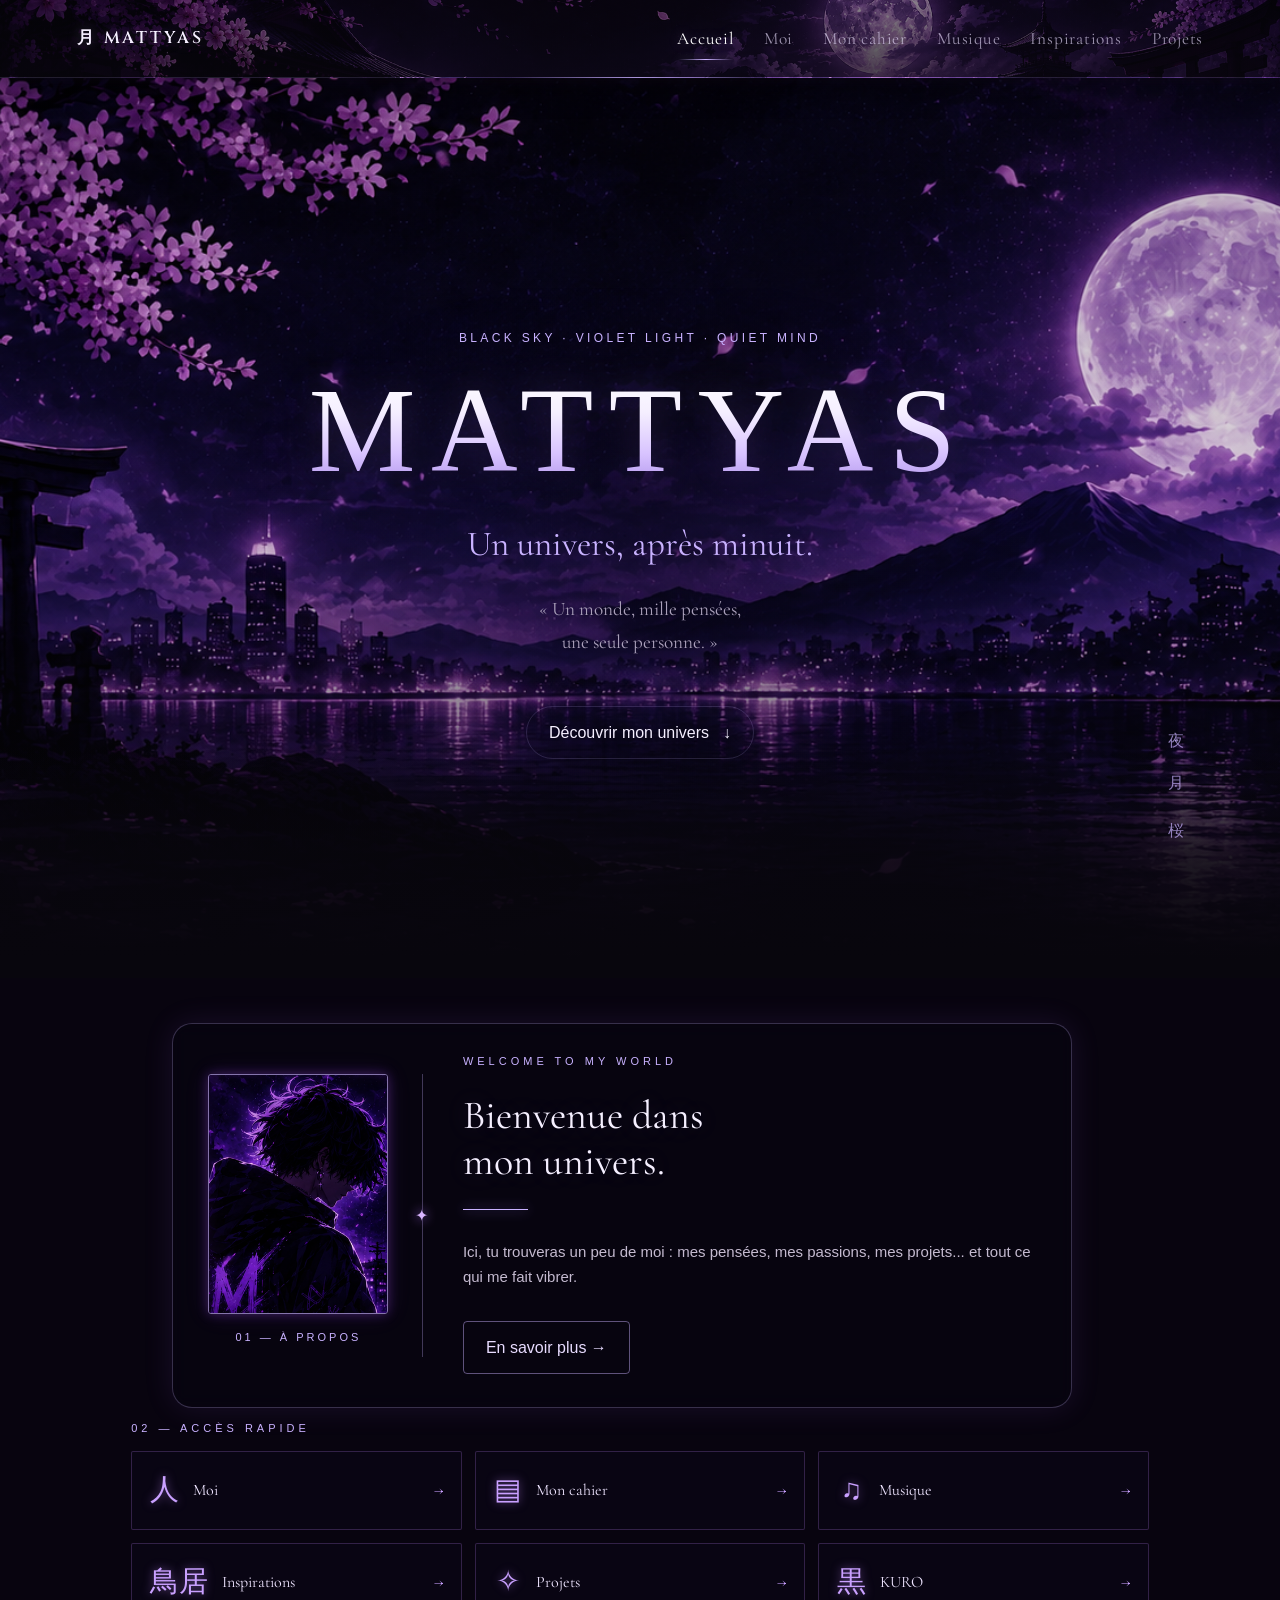
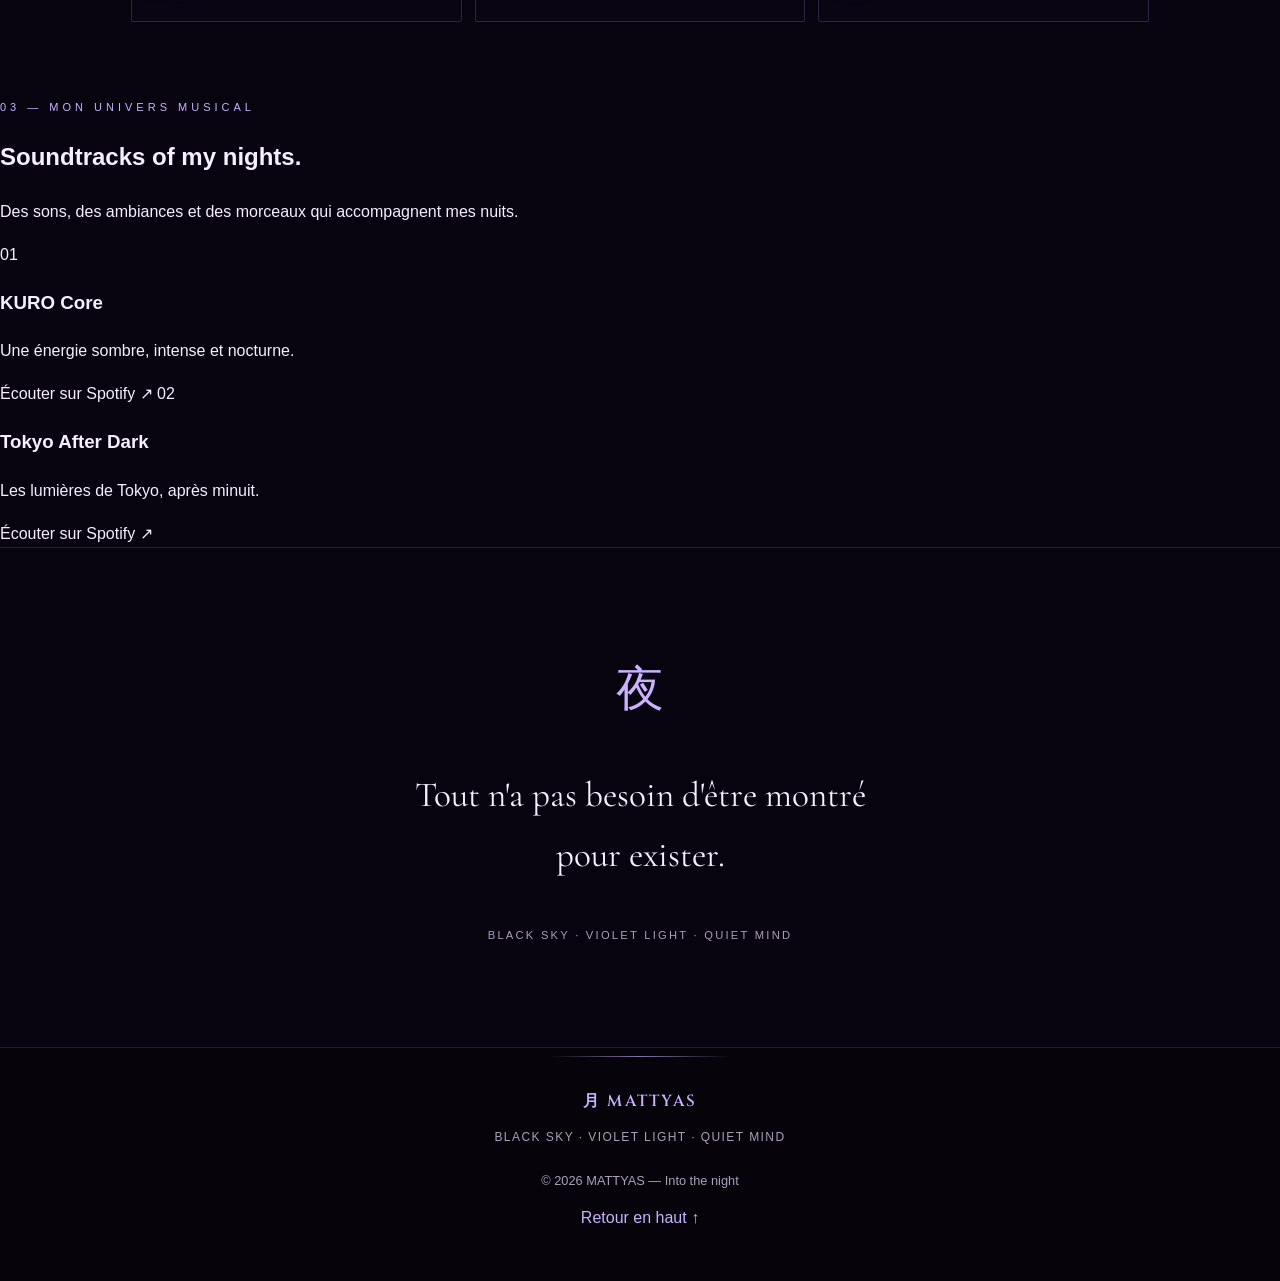
==== commit 73b64bf2: "Add home-intro-layout div to home-universe section Added a new div for home-intro-layout in the home" ====
--- a/index.html
+++ b/index.html
@@ -71,7 +71,8 @@
     <!-- PRESENTATION -->
 
     <section class="home-universe" id="univers">
-
+      <div class="home-intro-layout">
+  
       <div class="home-about">
 
 <div class="about-decoration">
@@ -149,7 +150,9 @@
 
         </div>
       </div>
-
+   
+    </div>
+        
     </section>
 
 
--- a/style.css
+++ b/style.css
@@ -1675,7 +1675,7 @@
 .personal-block {
   padding: 22px 26px !important;
   margin: 35px 0 !important;
-  background: rgba(12, 8, 20, 0.58) !important;
+  background: rgba(12, 8, 20, 0.50) !important;
   border: none !important;
   border-left: 2px solid rgba(201, 178, 255, 0.7) !important;
   backdrop-filter: blur(5px);
@@ -1954,43 +1954,59 @@
 }
 
 /* ACCÈS RAPIDES */
+/* ACCÈS RAPIDES — FIDÈLE À L'ART ASSET */
+
 .home-access {
-  padding-top: 65px;
-  border-top: 1px solid var(--border);
+  padding-top: 0;
+  border-top: none;
 }
 
 .access-grid {
   display: grid;
   grid-template-columns: repeat(3, minmax(0, 1fr));
-  gap: 18px;
-  margin-top: 30px;
+  gap: 13px;
+  margin-top: 14px;
 }
 
 .access-card {
   display: flex;
   align-items: center;
-  gap: 15px;
-  min-height: 100px;
-  padding: 24px;
-  border: 1px solid var(--border);
-  border-radius: 16px;
-  background: linear-gradient(145deg, var(--surface-light), var(--surface));
+  gap: 14px;
+  min-height: 76px;
+  box-sizing: border-box;
+  padding: 14px 18px;
+
+  border: 1px solid rgba(170, 115, 225, 0.25);
+  border-radius: 2px;
+  background: rgba(12, 7, 23, 0.58);
+
+  color: #eee4ff;
+  font-family: "Cormorant Garamond", serif;
+  font-size: 1rem;
+  text-decoration: none;
+
   transition: 0.3s ease;
 }
 
 .access-card:hover {
-  transform: translateY(-5px);
-  border-color: var(--lilac);
+  border-color: rgba(201, 178, 255, 0.75);
+  background: rgba(91, 52, 130, 0.2);
+  transform: translateY(-2px);
+  box-shadow: 0 0 14px rgba(174, 116, 255, 0.12);
 }
 
 .access-symbol {
-  color: var(--lilac);
-  font-size: 1.5rem;
+  color: #c9a0ff;
+  font-size: 1.8rem;
+  min-width: 28px;
+  text-align: center;
+  text-shadow: 0 0 10px rgba(190, 135, 255, 0.55);
 }
 
 .access-arrow {
   margin-left: auto;
-  color: var(--lilac);
+  color: #c9a0ff;
+  font-size: 0.9rem;
 }
 
 /* SIGNATURE */
@@ -2099,7 +2115,9 @@
   margin: 0 auto;
   padding: 55px 65px;
 
-  background: rgba(10, 6, 20, 0.68);
+  background: rgba(8, 5, 17, 0.50);
+  backdrop-filter: blur(5px);
+  -webkit-backdrop-filter: blur(5px);
   border: 1px solid rgba(201, 178, 255, 0.22);
   border-radius: 18px;
 
@@ -2209,3 +2227,249 @@
     font-size: 38px;
   }
 }
+/* MATTYAS — PORTRAIT */
+
+.home-about {
+  grid-template-columns: 250px 1fr;
+  gap: 45px;
+}
+
+.about-decoration {
+  border-right: 1px solid rgba(201, 178, 255, 0.25);
+  padding-right: 35px;
+}
+
+.about-portrait {
+  display: block;
+  width: 100%;
+  aspect-ratio: 4 / 5;
+  object-fit: cover;
+  border: 1px solid #9a62e8;
+  border-radius: 4px;
+  box-shadow:
+    0 0 12px rgba(168, 85, 247, 0.35),
+    0 0 30px rgba(168, 85, 247, 0.15);
+}
+
+@media (max-width: 700px) {
+  .home-about {
+    grid-template-columns: 1fr;
+  }
+
+  .about-decoration {
+    border-right: none;
+    padding-right: 0;
+  }
+
+  .about-portrait {
+    width: min(100%, 260px);
+    margin: 0 auto;
+  }
+}
+/* MATTYAS — À PROPOS : VERSION ART ASSET */
+
+.home-universe {
+  padding: 45px 4% 65px;
+}
+
+.home-about {
+  display: grid;
+  grid-template-columns: 245px 1fr;
+  gap: 40px;
+
+  width: min(100%, 1100px);
+  margin: 0 auto;
+  padding: 28px 35px;
+
+  background: rgba(8, 5, 17, 0.48);
+  backdrop-filter: blur(5px);
+  -webkit-backdrop-filter: blur(5px);
+  border: 1px solid rgba(201, 178, 255, 0.25);
+  border-radius: 20px;
+
+  backdrop-filter: blur(8px);
+  -webkit-backdrop-filter: blur(8px);
+
+  box-shadow: 0 0 30px rgba(154, 100, 230, 0.12);
+}
+
+.about-decoration {
+  display: flex;
+  flex-direction: column;
+  justify-content: center;
+  align-items: center;
+
+  padding-right: 35px;
+  border-right: 1px solid rgba(201, 178, 255, 0.3);
+
+  position: relative;
+}
+
+.about-decoration::after {
+  content: "✦";
+  position: absolute;
+  right: -6px;
+  top: 50%;
+  color: #d9b5ff;
+  text-shadow: 0 0 12px #c084fc;
+  transform: translateY(-50%);
+}
+
+.about-portrait {
+  width: 100%;
+  max-width: 205px;
+  aspect-ratio: 3 / 4;
+  object-fit: cover;
+
+  border: 1px solid rgba(201, 178, 255, 0.65);
+  border-radius: 3px;
+
+  box-shadow:
+    0 0 12px rgba(168, 85, 247, 0.3),
+    0 0 25px rgba(168, 85, 247, 0.12);
+}
+
+.about-decoration p {
+  margin-top: 18px;
+  color: #c9b2ff;
+  font-size: 11px;
+  letter-spacing: 4px;
+}
+
+.about-content {
+  display: flex;
+  flex-direction: column;
+  justify-content: center;
+  padding: 15px 5px;
+}
+
+.about-content h2 {
+  font-size: clamp(34px, 4vw, 43px);
+  line-height: 1.15;
+  margin: 12px 0;
+}
+
+.about-content .title-line {
+  width: 65px;
+  margin: 18px 0;
+}
+
+.about-content > p:not(.home-eyebrow) {
+  font-size: 15px;
+  line-height: 1.7;
+}
+
+.about-content .outline-link {
+  align-self: flex-start;
+  margin-top: 20px;
+}
+
+/* Adaptation mobile */
+
+@media (max-width: 700px) {
+  .home-universe {
+    padding: 35px 5%;
+  }
+
+  .home-about {
+    grid-template-columns: 1fr;
+    gap: 25px;
+    padding: 25px;
+  }
+
+  .about-decoration {
+    border-right: none;
+    border-bottom: 1px solid rgba(201, 178, 255, 0.3);
+    padding: 0 0 20px;
+  }
+
+  .about-decoration::after {
+    display: none;
+  }
+
+  .about-portrait {
+    max-width: 190px;
+  }
+
+  .about-content {
+    padding: 5px 0;
+  }
+}
+/* MATTYAS — AJUSTEMENTS FINAUX À PROPOS */
+
+.home-universe {
+  padding: 45px 4% 65px;
+}
+
+.home-about {
+  width: min(100%, 900px);
+  box-sizing: border-box;
+  grid-template-columns: 220px 1fr;
+  gap: 35px;
+  padding: 25px 30px;
+  margin: 0 auto;
+}
+
+.about-decoration {
+  padding-right: 28px;
+}
+
+.about-portrait {
+  max-width: 180px;
+}
+
+.about-decoration p {
+  margin-top: 14px;
+  letter-spacing: 3px;
+}
+
+.about-content {
+  padding: 0 5px;
+  transform: translateY(-8px);
+}
+
+.about-content h2 {
+  font-size: clamp(32px, 3.5vw, 40px);
+  margin: 10px 0;
+}
+
+.about-content .title-line {
+  margin: 15px 0;
+}
+
+.about-content > p:not(.home-eyebrow) {
+  line-height: 1.65;
+}
+
+.about-content .outline-link {
+  margin-top: 16px;
+}
+
+@media (max-width: 700px) {
+  .home-about {
+    grid-template-columns: 1fr;
+    gap: 22px;
+    padding: 25px;
+  }
+
+  .about-decoration {
+    padding-right: 0;
+  }
+
+  .about-content {
+    transform: none;
+  }
+}
+/* MATTYAS — POSITION DU PANNEAU */
+
+.home-about {
+  margin-left: 4%;
+  margin-right: auto;
+}
+
+@media (max-width: 700px) {
+  .home-about {
+    margin-left: auto;
+    margin-right: auto;
+  }
+}
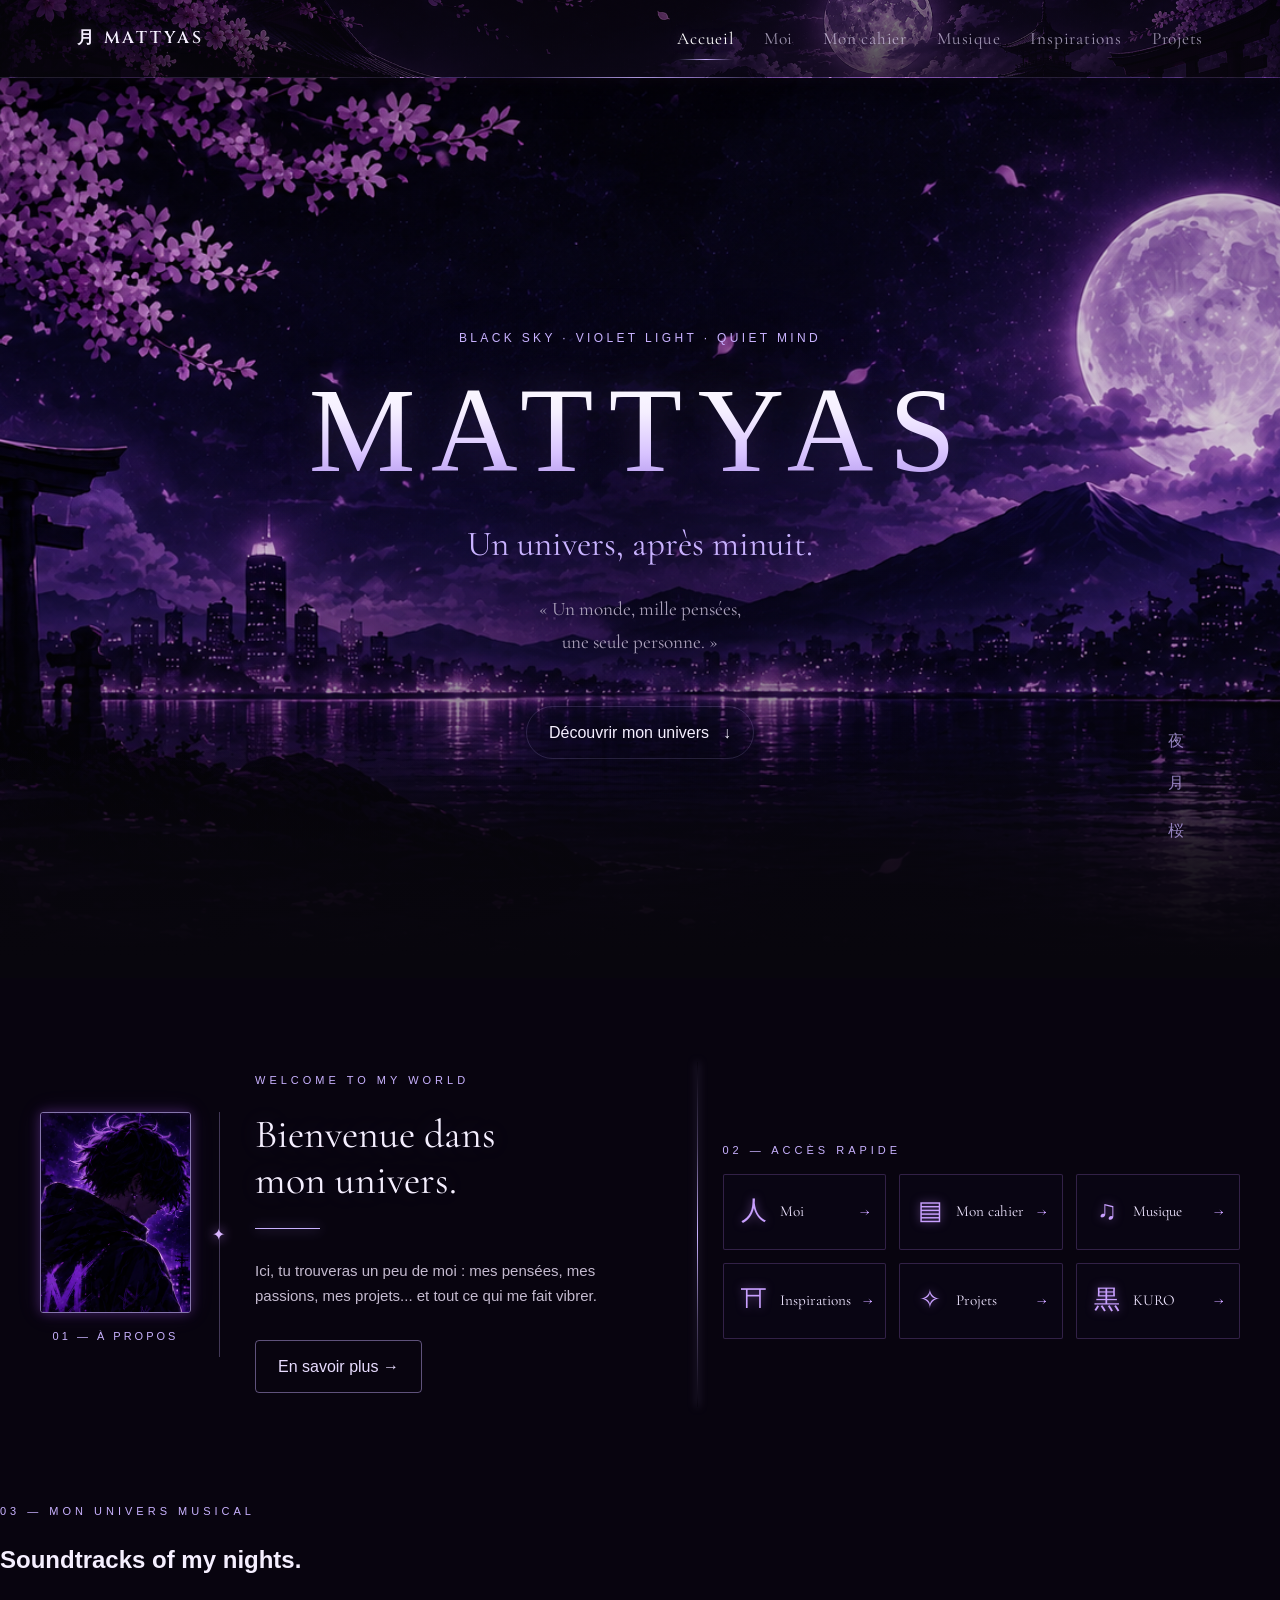
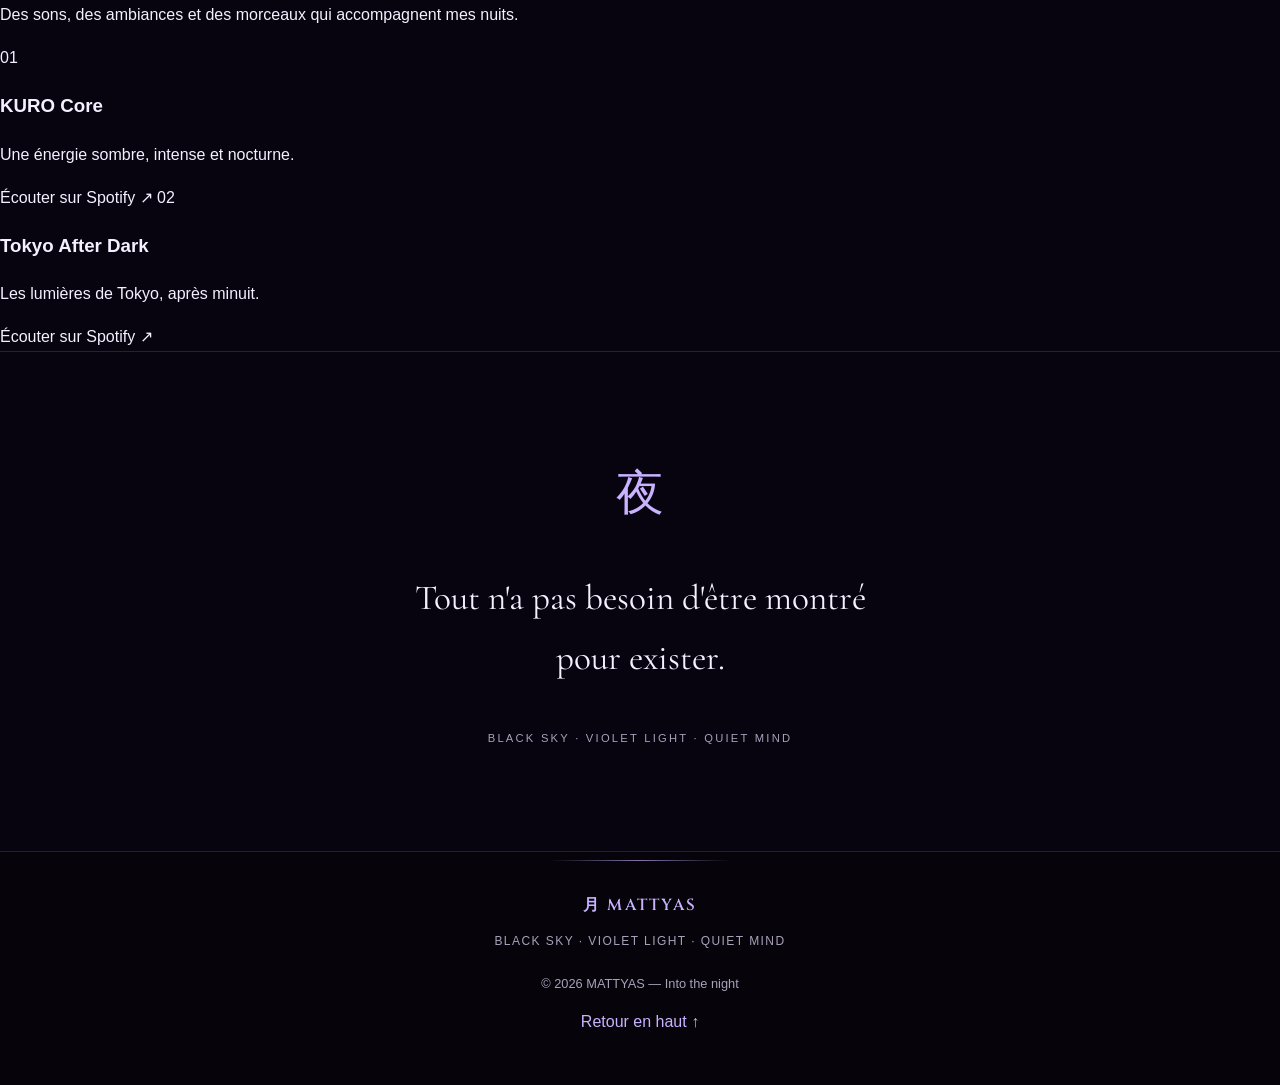
==== commit d52843b3: "Replace '鳥居' symbol with '⛩' in index.html" ====
--- a/index.html
+++ b/index.html
@@ -131,7 +131,7 @@
           </a>
 
           <a href="inspirations.html" class="access-card">
-            <span class="access-symbol">鳥居</span>
+            <span class="access-symbol">⛩</span>
             <span>Inspirations</span>
             <span class="access-arrow">→</span>
           </a>
--- a/style.css
+++ b/style.css
@@ -2473,3 +2473,132 @@
     margin-right: auto;
   }
 }
+/* MATTYAS — COMPOSITION À PROPOS + ACCÈS RAPIDES */
+
+.home-universe {
+  width: min(100% - 80px, 1450px);
+  margin: 0 auto;
+  padding: 65px 0;
+}
+
+.home-intro-layout {
+  position: relative;
+  display: grid;
+  grid-template-columns: 1.1fr 0.9fr;
+  align-items: center;
+  gap: 50px;
+}
+
+/* PARTIE À PROPOS */
+
+.home-about {
+  position: relative;
+  display: grid;
+  grid-template-columns: 180px minmax(0, 1fr);
+  align-items: center;
+  gap: 30px;
+
+  width: auto;
+  max-width: none;
+  margin: 0;
+  padding: 25px 35px 25px 0;
+
+  background: transparent;
+  border: none;
+  border-radius: 0;
+  box-shadow: none;
+  backdrop-filter: none;
+  -webkit-backdrop-filter: none;
+}
+
+/* SÉPARATION VIOLETTE LUMINEUSE */
+
+.home-about::after {
+  content: "";
+  position: absolute;
+  top: 5%;
+  right: -25px;
+  width: 1px;
+  height: 90%;
+  background: linear-gradient(
+    transparent,
+    rgba(201, 178, 255, 0.35),
+    #c9b2ff,
+    rgba(201, 178, 255, 0.35),
+    transparent
+  );
+  box-shadow: 0 0 9px rgba(201, 178, 255, 0.55);
+}
+
+/* PARTIE ACCÈS RAPIDES */
+
+.home-access {
+  padding: 0;
+  border: none;
+  min-width: 0;
+}
+
+.access-grid {
+  grid-template-columns: repeat(3, minmax(0, 1fr));
+  gap: 13px;
+  margin-top: 14px;
+}
+
+/* ADAPTATION MOBILE */
+
+@media (max-width: 900px) {
+  .home-intro-layout {
+    grid-template-columns: 1fr;
+    gap: 35px;
+  }
+
+  .home-about {
+    padding: 20px 0;
+  }
+
+  .home-about::after {
+    display: none;
+  }
+
+  .home-access {
+    padding-top: 25px;
+    border-top: 1px solid rgba(201, 178, 255, 0.2);
+  }
+}
+
+@media (max-width: 600px) {
+  .home-universe {
+    width: calc(100% - 36px);
+  }
+
+  .home-about {
+    grid-template-columns: 1fr;
+  }
+
+  .access-grid {
+    grid-template-columns: repeat(2, minmax(0, 1fr));
+  }
+}
+/* MATTYAS — AJUSTEMENT DES CARTES */
+
+.access-card {
+  min-height: 76px;
+  height: 76px;
+  padding: 12px 16px;
+  gap: 12px;
+}
+
+.access-symbol {
+  flex: 0 0 28px;
+  font-size: 1.65rem;
+  white-space: nowrap;
+}
+
+.access-card > span:nth-child(2) {
+  white-space: nowrap;
+  font-size: 0.95rem;
+}
+
+.access-arrow {
+  flex: 0 0 auto;
+}
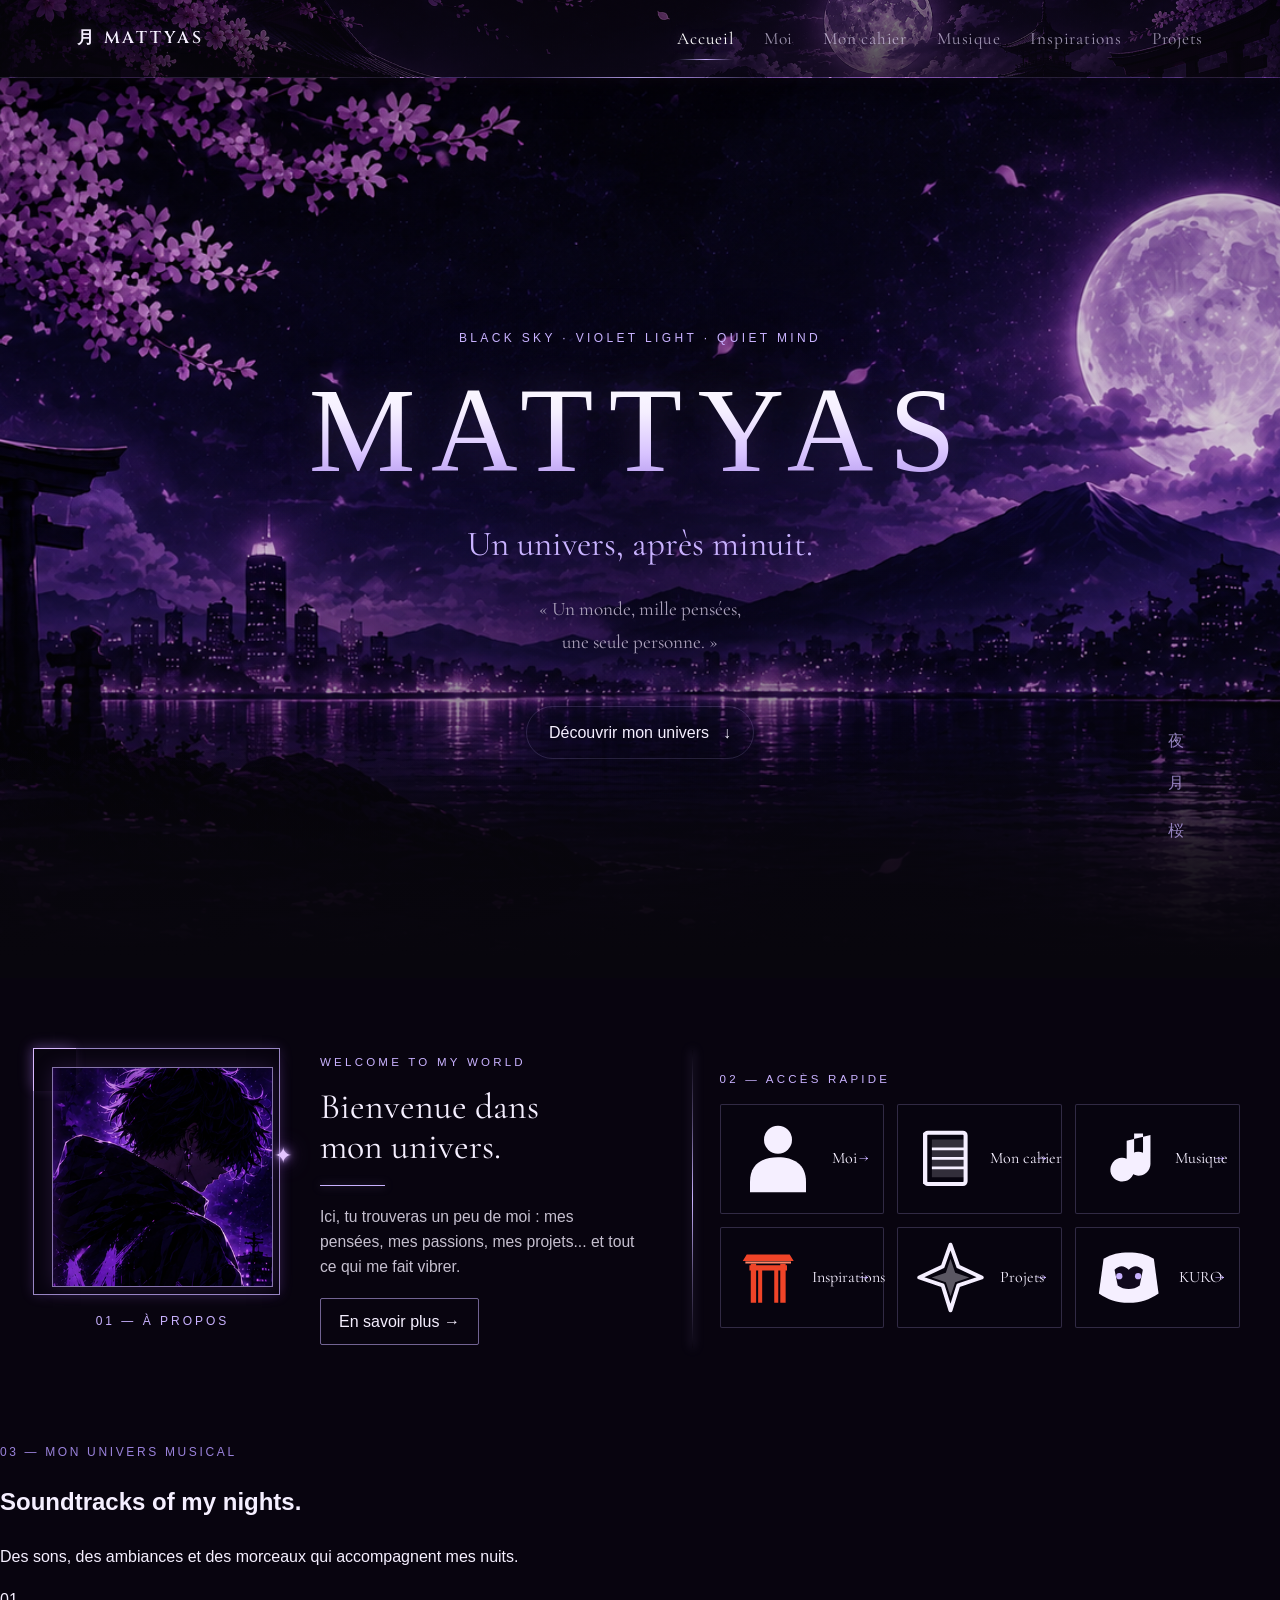
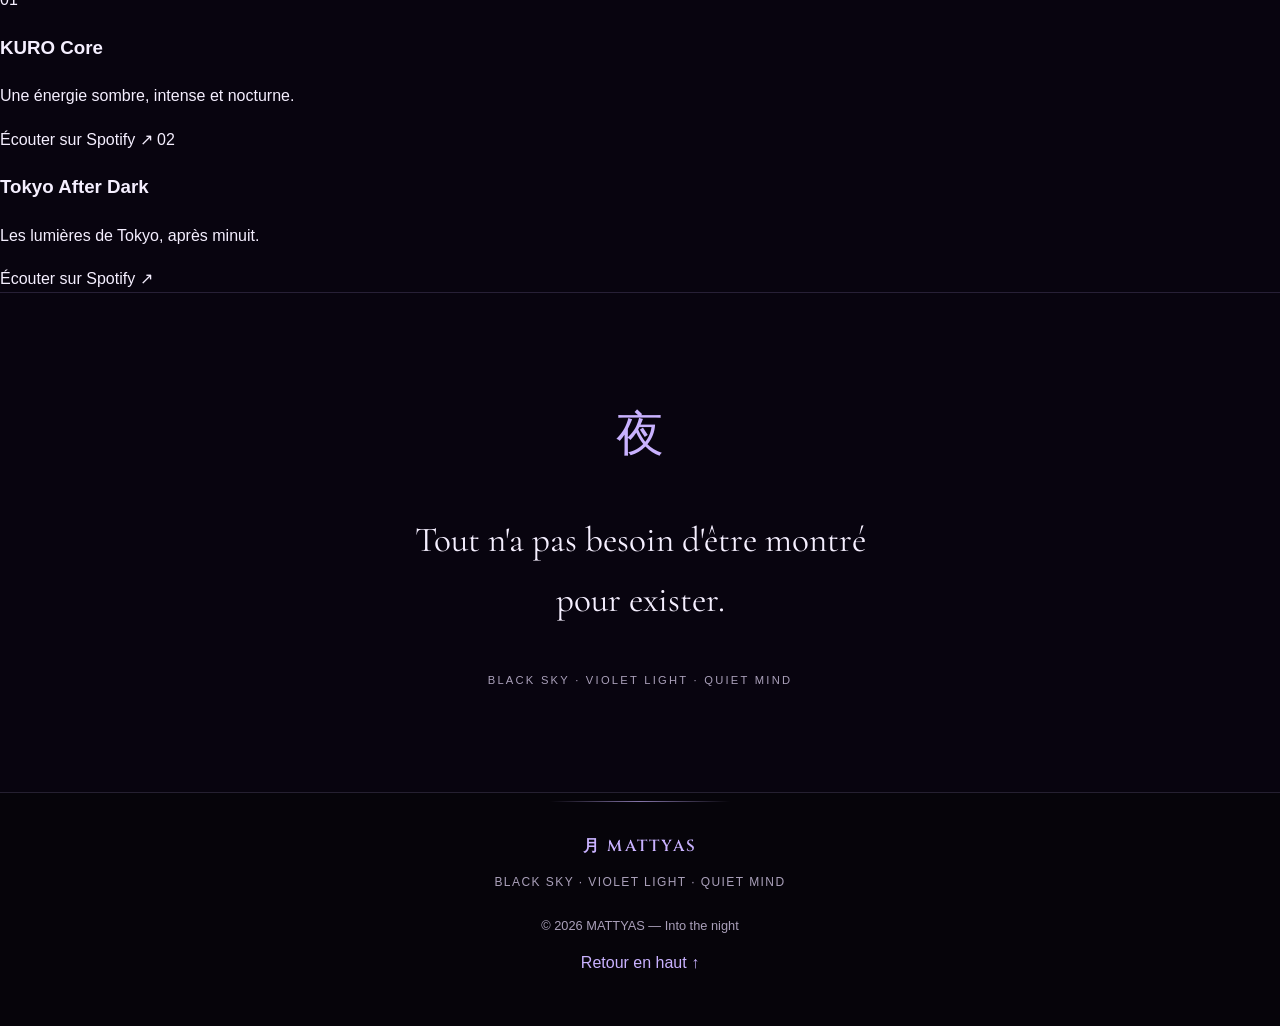
==== commit b6b27bd6: "Update index.html" ====
--- a/index.html
+++ b/index.html
@@ -109,46 +109,80 @@
       <div class="home-access">
 
         <p class="home-eyebrow">02 — ACCÈS RAPIDE</p>
-
-        <div class="access-grid">
-
-          <a href="moi.html" class="access-card">
-            <span class="access-symbol">人</span>
-            <span>Moi</span>
-            <span class="access-arrow">→</span>
-          </a>
-
-          <a href="cahier.html" class="access-card">
-            <span class="access-symbol">▤</span>
-            <span>Mon cahier</span>
-            <span class="access-arrow">→</span>
-          </a>
-
-          <a href="musique.html" class="access-card">
-            <span class="access-symbol">♫</span>
-            <span>Musique</span>
-            <span class="access-arrow">→</span>
-          </a>
-
-          <a href="inspirations.html" class="access-card">
-            <span class="access-symbol">⛩</span>
-            <span>Inspirations</span>
-            <span class="access-arrow">→</span>
-          </a>
-
-          <a href="projets.html" class="access-card">
-            <span class="access-symbol">✧</span>
-            <span>Projets</span>
-            <span class="access-arrow">→</span>
-          </a>
-
-          <a href="projets.html" class="access-card">
-            <span class="access-symbol">黒</span>
-            <span>KURO</span>
-            <span class="access-arrow">→</span>
-          </a>
-
-        </div>
+          
+<div class="access-grid">
+
+  <!-- MOI -->
+  <a href="moi.html" class="access-card">
+    <svg class="access-icon" viewBox="0 0 48 48" aria-hidden="true">
+      <circle cx="24" cy="13" r="8" fill="currentColor"/>
+      <path d="M8 43V37C8 27 15 23 24 23S40 27 40 37V43Z" fill="currentColor"/>
+    </svg>
+    <span>Moi</span>
+    <span class="access-arrow">→</span>
+  </a>
+
+  <!-- MON CAHIER -->
+  <a href="cahier.html" class="access-card">
+    <svg class="access-icon" viewBox="0 0 48 48" aria-hidden="true">
+      <rect x="9" y="5" width="30" height="38" rx="2" fill="none" stroke="currentColor" stroke-width="3"/>
+      <rect x="14" y="10" width="24" height="28" fill="currentColor" opacity=".18"/>
+      <path d="M14 17H38M14 24H38M14 31H38" stroke="currentColor" stroke-width="2"/>
+      <path d="M9 5V43" stroke="currentColor" stroke-width="3"/>
+    </svg>
+    <span>Mon cahier</span>
+    <span class="access-arrow">→</span>
+  </a>
+
+  <!-- MUSIQUE -->
+  <a href="musique.html" class="access-card">
+    <svg class="access-icon" viewBox="0 0 48 48" aria-hidden="true">
+      <path d="M29 7V31.5A8 8 0 1 1 24 24V12L40 8V27.5A8 8 0 1 1 35 20V7Z" fill="currentColor"/>
+    </svg>
+    <span>Musique</span>
+    <span class="access-arrow">→</span>
+  </a>
+
+  <!-- INSPIRATIONS -->
+  <a href="inspirations.html" class="access-card">
+    <svg class="access-icon torii-icon" viewBox="0 0 48 48" aria-hidden="true">
+      <path d="M5 12H43M8 7H40L43 12H5Z" fill="#f04428"/>
+      <path d="M10 17H38M13 14V43M35 14V43" stroke="#f04428" stroke-width="4" fill="none"/>
+      <path d="M18 18V43M30 18V43" stroke="#f04428" stroke-width="3"/>
+      <path d="M7 13H41" stroke="#ff8568" stroke-width="1.5"/>
+    </svg>
+    <span>Inspirations</span>
+    <span class="access-arrow">→</span>
+  </a>
+
+  <!-- PROJETS -->
+  <a href="projets.html" class="access-card">
+    <svg class="access-icon" viewBox="0 0 48 48" aria-hidden="true">
+      <path d="M24 3L29 17L44 24L29 29L24 45L19 29L4 24L19 17Z"
+            fill="none" stroke="currentColor" stroke-width="2.5" stroke-linejoin="round"/>
+      <path d="M24 12L27 21L36 24L27 27L24 36L21 27L12 24L21 21Z"
+            fill="currentColor" opacity=".35"/>
+    </svg>
+    <span>Projets</span>
+    <span class="access-arrow">→</span>
+  </a>
+
+  <!-- KURO -->
+  <a href="kuro.html" class="access-card">
+    <svg class="access-icon" viewBox="0 0 48 48" aria-hidden="true">
+      <path d="M8 12C13 9 18 8 24 8S35 9 40 12L43 34C37 38 32 40 24 40S11 38 5 34Z"
+            fill="currentColor"/>
+      <path d="M15 19C18 16 21 16 24 19C27 16 30 16 33 19L31 29C27 32 21 32 17 29Z"
+            fill="#10091c"/>
+      <circle cx="18" cy="23" r="2" fill="#c9b2ff"/>
+      <circle cx="30" cy="23" r="2" fill="#c9b2ff"/>
+    </svg>
+    <span>KURO</span>
+    <span class="access-arrow">→</span>
+  </a>
+
+</div>
+
       </div>
    
     </div>
--- a/style.css
+++ b/style.css
@@ -2101,459 +2101,264 @@
 }
 /* MATTYAS — SECTION À PROPOS */
 
-.home-universe {
-  position: relative;
-  padding: 100px 8%;
-}
-
-.home-about {
-  position: relative;
-  display: grid;
-  grid-template-columns: 180px 1fr;
-  gap: 55px;
-  max-width: 1050px;
-  margin: 0 auto;
-  padding: 55px 65px;
-
-  background: rgba(8, 5, 17, 0.50);
-  backdrop-filter: blur(5px);
-  -webkit-backdrop-filter: blur(5px);
-  border: 1px solid rgba(201, 178, 255, 0.22);
-  border-radius: 18px;
-
-  backdrop-filter: blur(10px);
-  -webkit-backdrop-filter: blur(10px);
-
-  box-shadow:
-    0 0 35px rgba(154, 130, 219, 0.10),
-    inset 0 0 35px rgba(154, 130, 219, 0.04);
-}
-
-.about-decoration {
-  display: flex;
-  flex-direction: column;
-  align-items: center;
-  justify-content: center;
-  border-right: 1px solid rgba(201, 178, 255, 0.2);
-  padding-right: 35px;
-}
-
-.about-decoration span {
-  color: #c9b2ff;
-  font-family: serif;
-  font-size: 65px;
-  text-shadow: 0 0 25px rgba(201, 178, 255, 0.5);
-}
-
-.about-decoration p {
-  color: #aaa0ba;
-  font-size: 11px;
-  letter-spacing: 3px;
-  text-align: center;
-}
-
-.about-content {
-  max-width: 600px;
-}
-
-.home-eyebrow {
-  color: #c9b2ff;
-  font-size: 11px;
-  letter-spacing: 4px;
-}
-
-.about-content h2 {
-  color: #f5efff;
-  font-size: clamp(34px, 5vw, 54px);
-  line-height: 1.15;
-  margin: 18px 0;
-  text-shadow: 0 0 25px rgba(154, 130, 219, 0.2);
-}
-
-.about-content > p:not(.home-eyebrow) {
-  color: #c4bacf;
-  line-height: 1.9;
-  font-size: 15px;
-}
-
-.about-content .title-line {
-  width: 65px;
-  height: 1px;
-  margin: 25px 0;
-  background: #c9b2ff;
-  box-shadow: 0 0 12px #9a82db;
-}
-
-.about-content .outline-link {
-  display: inline-block;
-  margin-top: 22px;
-  padding: 12px 22px;
-  color: #e8dcff;
-  border: 1px solid rgba(201, 178, 255, 0.45);
-  border-radius: 4px;
-  text-decoration: none;
-  transition: 0.3s ease;
-}
-
-.about-content .outline-link:hover {
-  background: rgba(154, 130, 219, 0.15);
-  border-color: #c9b2ff;
-  box-shadow: 0 0 20px rgba(154, 130, 219, 0.2);
-}
-
-/* Version mobile */
-
-@media (max-width: 700px) {
-  .home-universe {
-    padding: 65px 5%;
-  }
-
-  .home-about {
-    grid-template-columns: 1fr;
-    gap: 25px;
-    padding: 35px 25px;
-  }
-
-  .about-decoration {
-    flex-direction: row;
-    justify-content: flex-start;
-    gap: 18px;
-    border-right: none;
-    border-bottom: 1px solid rgba(201, 178, 255, 0.2);
-    padding: 0 0 18px;
-  }
-
-  .about-decoration span {
-    font-size: 38px;
-  }
-}
-/* MATTYAS — PORTRAIT */
-
-.home-about {
-  grid-template-columns: 250px 1fr;
-  gap: 45px;
-}
-
-.about-decoration {
-  border-right: 1px solid rgba(201, 178, 255, 0.25);
-  padding-right: 35px;
-}
-
-.about-portrait {
-  display: block;
-  width: 100%;
-  aspect-ratio: 4 / 5;
-  object-fit: cover;
-  border: 1px solid #9a62e8;
-  border-radius: 4px;
-  box-shadow:
-    0 0 12px rgba(168, 85, 247, 0.35),
-    0 0 30px rgba(168, 85, 247, 0.15);
-}
-
-@media (max-width: 700px) {
-  .home-about {
-    grid-template-columns: 1fr;
-  }
-
-  .about-decoration {
-    border-right: none;
-    padding-right: 0;
-  }
-
-  .about-portrait {
-    width: min(100%, 260px);
-    margin: 0 auto;
-  }
-}
-/* MATTYAS — À PROPOS : VERSION ART ASSET */
-
-.home-universe {
-  padding: 45px 4% 65px;
-}
-
-.home-about {
-  display: grid;
-  grid-template-columns: 245px 1fr;
-  gap: 40px;
-
-  width: min(100%, 1100px);
-  margin: 0 auto;
-  padding: 28px 35px;
-
-  background: rgba(8, 5, 17, 0.48);
-  backdrop-filter: blur(5px);
-  -webkit-backdrop-filter: blur(5px);
-  border: 1px solid rgba(201, 178, 255, 0.25);
-  border-radius: 20px;
-
-  backdrop-filter: blur(8px);
-  -webkit-backdrop-filter: blur(8px);
-
-  box-shadow: 0 0 30px rgba(154, 100, 230, 0.12);
-}
-
-.about-decoration {
-  display: flex;
-  flex-direction: column;
-  justify-content: center;
-  align-items: center;
-
-  padding-right: 35px;
-  border-right: 1px solid rgba(201, 178, 255, 0.3);
-
-  position: relative;
-}
-
-.about-decoration::after {
-  content: "✦";
-  position: absolute;
-  right: -6px;
-  top: 50%;
-  color: #d9b5ff;
-  text-shadow: 0 0 12px #c084fc;
-  transform: translateY(-50%);
-}
-
-.about-portrait {
-  width: 100%;
-  max-width: 205px;
-  aspect-ratio: 3 / 4;
-  object-fit: cover;
-
-  border: 1px solid rgba(201, 178, 255, 0.65);
-  border-radius: 3px;
-
-  box-shadow:
-    0 0 12px rgba(168, 85, 247, 0.3),
-    0 0 25px rgba(168, 85, 247, 0.12);
-}
-
-.about-decoration p {
-  margin-top: 18px;
-  color: #c9b2ff;
-  font-size: 11px;
-  letter-spacing: 4px;
-}
-
-.about-content {
-  display: flex;
-  flex-direction: column;
-  justify-content: center;
-  padding: 15px 5px;
-}
-
-.about-content h2 {
-  font-size: clamp(34px, 4vw, 43px);
-  line-height: 1.15;
-  margin: 12px 0;
-}
-
-.about-content .title-line {
-  width: 65px;
-  margin: 18px 0;
-}
-
-.about-content > p:not(.home-eyebrow) {
-  font-size: 15px;
-  line-height: 1.7;
-}
-
-.about-content .outline-link {
-  align-self: flex-start;
-  margin-top: 20px;
-}
-
-/* Adaptation mobile */
-
-@media (max-width: 700px) {
-  .home-universe {
-    padding: 35px 5%;
-  }
-
-  .home-about {
-    grid-template-columns: 1fr;
-    gap: 25px;
-    padding: 25px;
-  }
-
-  .about-decoration {
-    border-right: none;
-    border-bottom: 1px solid rgba(201, 178, 255, 0.3);
-    padding: 0 0 20px;
-  }
-
-  .about-decoration::after {
-    display: none;
-  }
-
-  .about-portrait {
-    max-width: 190px;
-  }
-
-  .about-content {
-    padding: 5px 0;
-  }
-}
-/* MATTYAS — AJUSTEMENTS FINAUX À PROPOS */
-
-.home-universe {
-  padding: 45px 4% 65px;
-}
-
-.home-about {
-  width: min(100%, 900px);
-  box-sizing: border-box;
-  grid-template-columns: 220px 1fr;
-  gap: 35px;
-  padding: 25px 30px;
-  margin: 0 auto;
-}
-
-.about-decoration {
-  padding-right: 28px;
-}
-
-.about-portrait {
-  max-width: 180px;
-}
-
-.about-decoration p {
-  margin-top: 14px;
-  letter-spacing: 3px;
-}
-
-.about-content {
-  padding: 0 5px;
-  transform: translateY(-8px);
-}
-
-.about-content h2 {
-  font-size: clamp(32px, 3.5vw, 40px);
-  margin: 10px 0;
-}
-
-.about-content .title-line {
-  margin: 15px 0;
-}
-
-.about-content > p:not(.home-eyebrow) {
-  line-height: 1.65;
-}
-
-.about-content .outline-link {
-  margin-top: 16px;
-}
-
-@media (max-width: 700px) {
-  .home-about {
-    grid-template-columns: 1fr;
-    gap: 22px;
-    padding: 25px;
-  }
-
-  .about-decoration {
-    padding-right: 0;
-  }
-
-  .about-content {
-    transform: none;
-  }
-}
-/* MATTYAS — POSITION DU PANNEAU */
-
-.home-about {
-  margin-left: 4%;
-  margin-right: auto;
-}
-
-@media (max-width: 700px) {
-  .home-about {
-    margin-left: auto;
-    margin-right: auto;
-  }
-}
-/* MATTYAS — COMPOSITION À PROPOS + ACCÈS RAPIDES */
+/* ==========================================
+   MATTYAS — À PROPOS + ACCÈS RAPIDES
+   Composition inspirée de l'art asset
+   ========================================== */
 
 .home-universe {
   width: min(100% - 80px, 1450px);
   margin: 0 auto;
-  padding: 65px 0;
+  padding: 55px 0 65px;
 }
 
 .home-intro-layout {
+  display: grid;
+  grid-template-columns: minmax(0, 1.2fr) minmax(0, 1fr);
+  align-items: center;
+  gap: 55px;
   position: relative;
+}
+
+/* ── À PROPOS ── */
+
+.home-about {
   display: grid;
-  grid-template-columns: 1.1fr 0.9fr;
+  grid-template-columns: 245px minmax(0, 1fr);
   align-items: center;
-  gap: 50px;
-}
-
-/* PARTIE À PROPOS */
-
-.home-about {
+  gap: 35px;
+  min-width: 0;
   position: relative;
-  display: grid;
-  grid-template-columns: 180px minmax(0, 1fr);
-  align-items: center;
-  gap: 30px;
-
-  width: auto;
-  max-width: none;
-  margin: 0;
-  padding: 25px 35px 25px 0;
-
+  padding: 20px 30px 20px 0;
   background: transparent;
   border: none;
-  border-radius: 0;
   box-shadow: none;
-  backdrop-filter: none;
-  -webkit-backdrop-filter: none;
-}
-
-/* SÉPARATION VIOLETTE LUMINEUSE */
+}
+
+/* Séparation verticale lumineuse */
 
 .home-about::after {
   content: "";
   position: absolute;
   top: 5%;
-  right: -25px;
+  right: -28px;
   width: 1px;
   height: 90%;
   background: linear-gradient(
+    to bottom,
     transparent,
-    rgba(201, 178, 255, 0.35),
+    rgba(201, 178, 255, 0.4),
     #c9b2ff,
-    rgba(201, 178, 255, 0.35),
+    rgba(201, 178, 255, 0.4),
     transparent
   );
-  box-shadow: 0 0 9px rgba(201, 178, 255, 0.55);
-}
-
-/* PARTIE ACCÈS RAPIDES */
+  box-shadow: 0 0 10px rgba(201, 178, 255, 0.5);
+}
+
+/* ── PORTRAIT ET CADRE ── */
+
+.about-decoration {
+  position: relative;
+  isolation: isolate;
+  width: 245px;
+  padding: 12px;
+  box-sizing: border-box;
+}
+
+/* Cadre extérieur décalé */
+
+.about-decoration::before {
+  content: "";
+  position: absolute;
+  top: -7px;
+  left: -7px;
+  width: 100%;
+  height: 245px;
+  border: 1px solid rgba(201, 178, 255, 0.75);
+  box-shadow: 0 0 12px rgba(174, 116, 255, 0.2);
+  z-index: -1;
+  pointer-events: none;
+}
+
+/* Petit angle lumineux */
+
+.about-decoration::after {
+  content: "";
+  position: absolute;
+  top: -7px;
+  left: -7px;
+  width: 42px;
+  height: 42px;
+  border-top: 1px solid #d9baff;
+  border-left: 1px solid #d9baff;
+  box-shadow: -3px -3px 12px rgba(190, 135, 255, 0.2);
+  pointer-events: none;
+}
+
+/* Image */
+
+.about-portrait {
+  display: block;
+  width: 100%;
+  height: 220px;
+  object-fit: cover;
+  object-position: center;
+  border: 1px solid rgba(201, 178, 255, 0.65);
+  box-shadow: 0 0 18px rgba(160, 100, 230, 0.18);
+}
+
+/* Légende sous la photo */
+
+.about-decoration > p {
+  margin: 24px 0 0;
+  text-align: center;
+  white-space: nowrap;
+  letter-spacing: 3px;
+  font-size: 0.75rem;
+  color: #c9b2ff;
+}
+
+/* ── TEXTE ── */
+
+.about-content {
+  min-width: 0;
+  position: relative;
+  z-index: 1;
+  padding: 0;
+  transform: none;
+}
+
+.about-content .home-eyebrow {
+  margin: 0 0 14px;
+  color: #c9b2ff;
+  font-size: 0.72rem;
+  letter-spacing: 0.28em;
+}
+
+.about-content h2 {
+  margin: 12px 0;
+  font-family: "Cormorant Garamond", Georgia, serif;
+  font-size: clamp(2rem, 2.8vw, 2.7rem);
+  font-weight: 400;
+  line-height: 1.12;
+  color: #f5efff;
+}
+
+.about-content .title-line {
+  width: 65px;
+  height: 1px;
+  margin: 18px 0;
+  background: #c9b2ff;
+  box-shadow: 0 0 9px rgba(201, 178, 255, 0.5);
+}
+
+.about-content > p:not(.home-eyebrow) {
+  max-width: 410px;
+  margin: 0;
+  color: rgba(245, 239, 255, 0.8);
+  font-size: 0.98rem;
+  line-height: 1.6;
+}
+
+/* Bouton */
+
+.outline-link {
+  display: inline-block;
+  margin-top: 18px;
+  padding: 9px 18px;
+  border: 1px solid rgba(201, 178, 255, 0.55);
+  border-radius: 2px;
+  color: #f5efff;
+  text-decoration: none;
+  transition: background 0.25s ease,
+              border-color 0.25s ease,
+              box-shadow 0.25s ease;
+}
+
+.outline-link:hover {
+  background: rgba(201, 178, 255, 0.1);
+  border-color: #c9b2ff;
+  box-shadow: 0 0 16px rgba(154, 100, 230, 0.18);
+}
+
+/* ── ACCÈS RAPIDES ── */
 
 .home-access {
+  min-width: 0;
   padding: 0;
   border: none;
-  min-width: 0;
+}
+
+.home-access > .home-eyebrow {
+  margin: 0 0 14px;
+  color: #c9b2ff;
+  font-size: 0.72rem;
+  letter-spacing: 0.28em;
 }
 
 .access-grid {
+  display: grid;
   grid-template-columns: repeat(3, minmax(0, 1fr));
   gap: 13px;
   margin-top: 14px;
 }
 
-/* ADAPTATION MOBILE */
-
-@media (max-width: 900px) {
+/* Cartes */
+
+.access-card {
+  display: flex;
+  align-items: center;
+  gap: 12px;
+  min-width: 0;
+  min-height: 76px;
+  padding: 12px 15px;
+  border: 1px solid rgba(201, 178, 255, 0.22);
+  border-radius: 2px;
+  background: rgba(8, 5, 17, 0.48);
+  color: #f5efff;
+  transition: background 0.25s ease,
+              border-color 0.25s ease,
+              transform 0.25s ease;
+}
+
+.access-card:hover {
+  background: rgba(35, 20, 55, 0.72);
+  border-color: rgba(201, 178, 255, 0.65);
+  transform: translateY(-2px);
+}
+
+.access-symbol {
+  flex: 0 0 28px;
+  color: #c9b2ff;
+  font-size: 1.65rem;
+  text-align: center;
+  white-space: nowrap;
+}
+
+.access-card > span:nth-child(2) {
+  min-width: 0;
+  font-family: "Cormorant Garamond", Georgia, serif;
+  font-size: 1rem;
+  white-space: nowrap;
+}
+
+.access-arrow {
+  margin-left: auto;
+  color: #c9b2ff;
+  font-size: 0.9rem;
+}
+
+/* ── TABLETTES ── */
+
+@media (max-width: 1100px) {
   .home-intro-layout {
     grid-template-columns: 1fr;
-    gap: 35px;
+    gap: 45px;
   }
 
   .home-about {
-    padding: 20px 0;
+    grid-template-columns: 245px minmax(0, 1fr);
+    max-width: 850px;
   }
 
   .home-about::after {
@@ -2561,44 +2366,84 @@
   }
 
   .home-access {
-    padding-top: 25px;
+    padding-top: 30px;
     border-top: 1px solid rgba(201, 178, 255, 0.2);
   }
 }
+
+/* ── MOBILES ── */
 
 @media (max-width: 600px) {
   .home-universe {
     width: calc(100% - 36px);
+    padding: 35px 0;
   }
 
   .home-about {
     grid-template-columns: 1fr;
+    justify-items: center;
+    gap: 25px;
+    padding: 15px 0 30px;
+  }
+
+  .about-content {
+    width: 100%;
+  }
+
+  .about-content h2 {
+    font-size: 2.2rem;
   }
 
   .access-grid {
     grid-template-columns: repeat(2, minmax(0, 1fr));
-  }
-}
-/* MATTYAS — AJUSTEMENT DES CARTES */
-
-.access-card {
-  min-height: 76px;
-  height: 76px;
-  padding: 12px 16px;
-  gap: 12px;
-}
-
-.access-symbol {
-  flex: 0 0 28px;
-  font-size: 1.65rem;
-  white-space: nowrap;
-}
-
-.access-card > span:nth-child(2) {
-  white-space: nowrap;
-  font-size: 0.95rem;
-}
-
-.access-arrow {
-  flex: 0 0 auto;
-}
+    gap: 10px;
+  }
+
+  .access-card {
+    min-height: 68px;
+    padding: 10px;
+    gap: 8px;
+  }
+
+  .access-symbol {
+    flex-basis: 24px;
+    font-size: 1.35rem;
+  }
+
+  .access-card > span:nth-child(2) {
+    font-size: 0.9rem;
+  }
+}
+
+/* MATTYAS — ÉTOILE LUMINEUSE DU PORTRAIT */
+
+.about-decoration {
+  position: relative;
+}
+
+.about-decoration > p {
+  position: relative;
+}
+
+.about-decoration > p::before {
+  content: "✦";
+  position: absolute;
+  right: -22px;
+  top: -155px;
+  transform: translateY(-50%);
+  color: #e3c5ff;
+  font-size: 1.35rem;
+  text-shadow:
+    0 0 5px #d9baff,
+    0 0 12px #b77aff,
+    0 0 22px rgba(183, 122, 255, 0.8);
+}
+
+
+
+
+
+
+
+
+
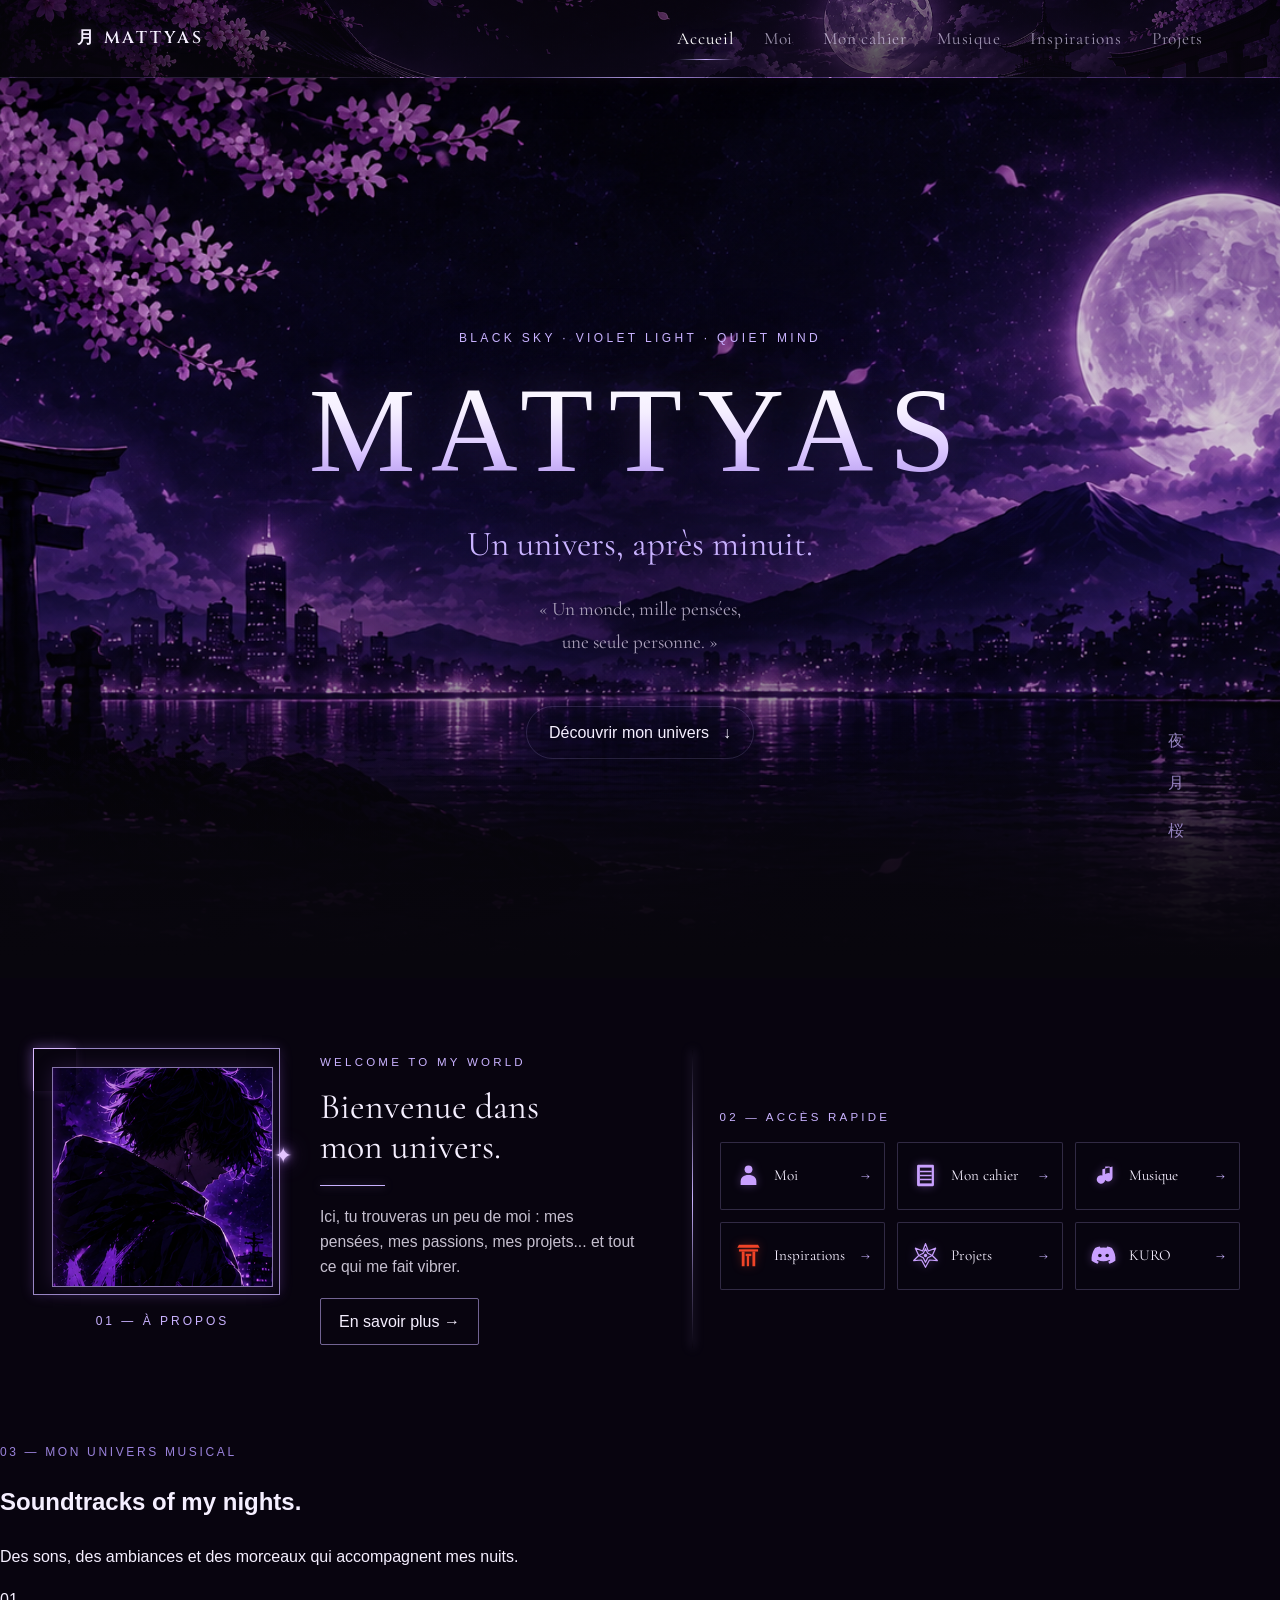
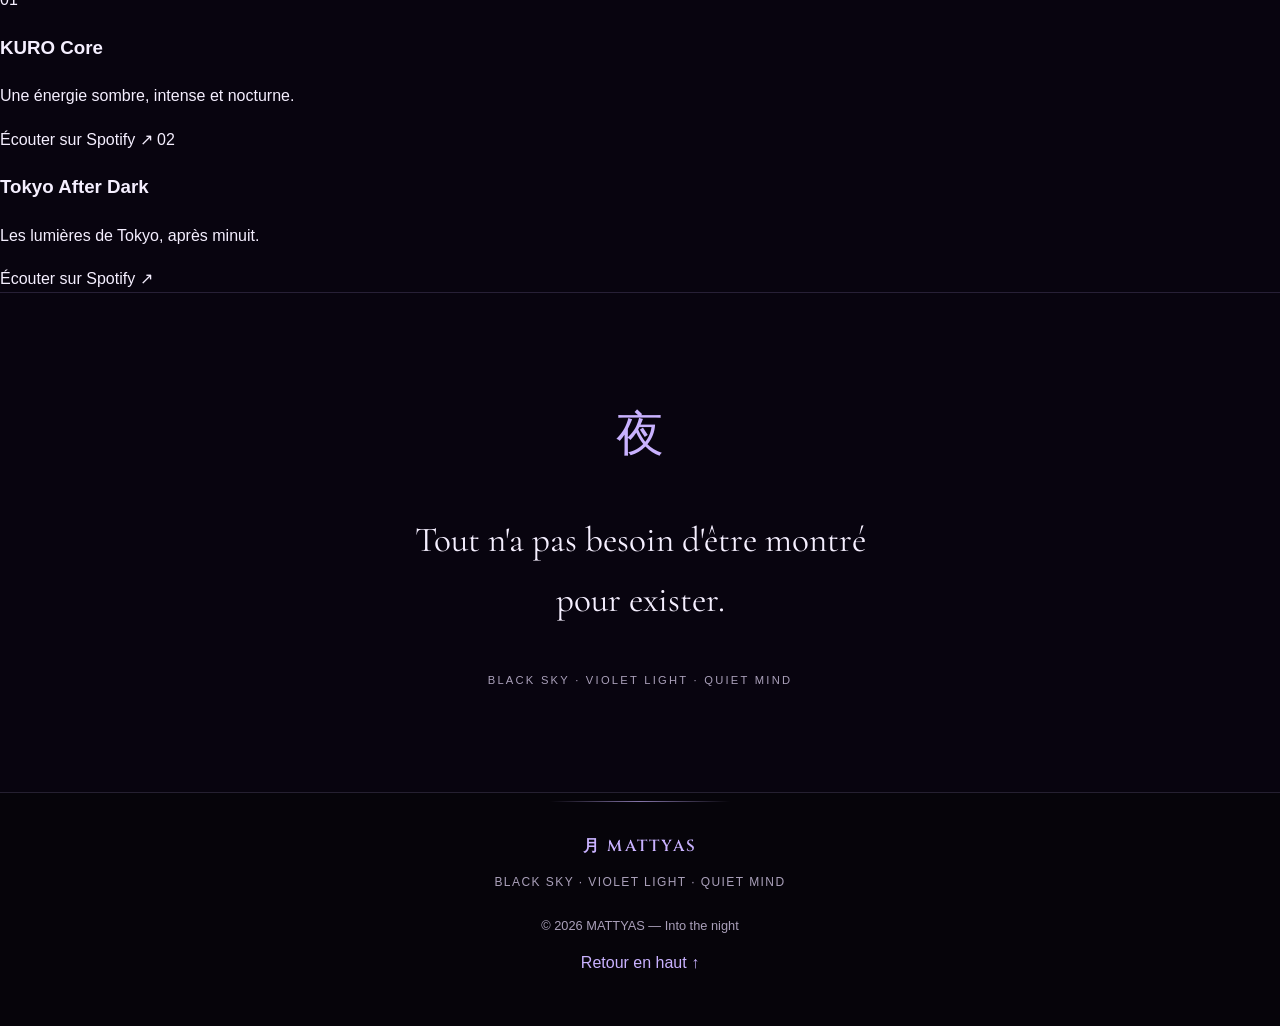
==== commit 98556fd0: "Refactor SVG icons in index.html" ====
--- a/index.html
+++ b/index.html
@@ -115,9 +115,10 @@
   <!-- MOI -->
   <a href="moi.html" class="access-card">
     <svg class="access-icon" viewBox="0 0 48 48" aria-hidden="true">
-      <circle cx="24" cy="13" r="8" fill="currentColor"/>
-      <path d="M8 43V37C8 27 15 23 24 23S40 27 40 37V43Z" fill="currentColor"/>
-    </svg>
+  <circle cx="24" cy="13" r="7" fill="currentColor"/>
+  <path d="M10 41V35C10 27 15 23 24 23S38 27 38 35V41Z"
+        fill="currentColor"/>
+</svg>
     <span>Moi</span>
     <span class="access-arrow">→</span>
   </a>
@@ -125,11 +126,12 @@
   <!-- MON CAHIER -->
   <a href="cahier.html" class="access-card">
     <svg class="access-icon" viewBox="0 0 48 48" aria-hidden="true">
-      <rect x="9" y="5" width="30" height="38" rx="2" fill="none" stroke="currentColor" stroke-width="3"/>
-      <rect x="14" y="10" width="24" height="28" fill="currentColor" opacity=".18"/>
-      <path d="M14 17H38M14 24H38M14 31H38" stroke="currentColor" stroke-width="2"/>
-      <path d="M9 5V43" stroke="currentColor" stroke-width="3"/>
-    </svg>
+  <rect x="9" y="5" width="30" height="38" rx="2"
+        fill="currentColor"/>
+  <rect x="14" y="10" width="21" height="28" fill="#171024"/>
+  <path d="M14 17H35M14 24H35M14 31H35"
+        stroke="currentColor" stroke-width="2.5"/>
+</svg>
     <span>Mon cahier</span>
     <span class="access-arrow">→</span>
   </a>
@@ -137,8 +139,9 @@
   <!-- MUSIQUE -->
   <a href="musique.html" class="access-card">
     <svg class="access-icon" viewBox="0 0 48 48" aria-hidden="true">
-      <path d="M29 7V31.5A8 8 0 1 1 24 24V12L40 8V27.5A8 8 0 1 1 35 20V7Z" fill="currentColor"/>
-    </svg>
+  <path d="M27 8V31.5A7.5 7.5 0 1 1 22 24V13L40 8V27.5A7.5 7.5 0 1 1 35 20V8Z"
+        fill="currentColor"/>
+</svg>
     <span>Musique</span>
     <span class="access-arrow">→</span>
   </a>
@@ -146,11 +149,12 @@
   <!-- INSPIRATIONS -->
   <a href="inspirations.html" class="access-card">
     <svg class="access-icon torii-icon" viewBox="0 0 48 48" aria-hidden="true">
-      <path d="M5 12H43M8 7H40L43 12H5Z" fill="#f04428"/>
-      <path d="M10 17H38M13 14V43M35 14V43" stroke="#f04428" stroke-width="4" fill="none"/>
-      <path d="M18 18V43M30 18V43" stroke="#f04428" stroke-width="3"/>
-      <path d="M7 13H41" stroke="#ff8568" stroke-width="1.5"/>
-    </svg>
+  <path d="M4 10H44L41 5H7Z" fill="#f04428"/>
+  <path d="M7 13H41V17H7Z" fill="#f04428"/>
+  <path d="M12 17H17V43H12ZM31 17H36V43H31Z" fill="#f04428"/>
+  <path d="M19 21H29V25H19Z" fill="#f04428"/>
+  <path d="M21 25H25V43H21Z" fill="#f04428"/>
+</svg>
     <span>Inspirations</span>
     <span class="access-arrow">→</span>
   </a>
@@ -158,11 +162,13 @@
   <!-- PROJETS -->
   <a href="projets.html" class="access-card">
     <svg class="access-icon" viewBox="0 0 48 48" aria-hidden="true">
-      <path d="M24 3L29 17L44 24L29 29L24 45L19 29L4 24L19 17Z"
-            fill="none" stroke="currentColor" stroke-width="2.5" stroke-linejoin="round"/>
-      <path d="M24 12L27 21L36 24L27 27L24 36L21 27L12 24L21 21Z"
-            fill="currentColor" opacity=".35"/>
-    </svg>
+  <g fill="none" stroke="currentColor" stroke-width="2.2"
+     stroke-linejoin="round">
+    <path d="M24 3L29 16L42 11L36 24L45 33L31 32L24 45L17 32L3 33L12 24L6 11L19 16Z"/>
+    <path d="M24 12L28 20L36 24L28 28L24 36L20 28L12 24L20 20Z"/>
+  </g>
+  <circle cx="24" cy="24" r="3" fill="currentColor"/>
+</svg>
     <span>Projets</span>
     <span class="access-arrow">→</span>
   </a>
@@ -170,13 +176,11 @@
   <!-- KURO -->
   <a href="kuro.html" class="access-card">
     <svg class="access-icon" viewBox="0 0 48 48" aria-hidden="true">
-      <path d="M8 12C13 9 18 8 24 8S35 9 40 12L43 34C37 38 32 40 24 40S11 38 5 34Z"
-            fill="currentColor"/>
-      <path d="M15 19C18 16 21 16 24 19C27 16 30 16 33 19L31 29C27 32 21 32 17 29Z"
-            fill="#10091c"/>
-      <circle cx="18" cy="23" r="2" fill="#c9b2ff"/>
-      <circle cx="30" cy="23" r="2" fill="#c9b2ff"/>
-    </svg>
+  <path fill="currentColor"
+    d="M39 10.5A35 35 0 0 0 30.5 8l-1.1 2.2a31 31 0 0 0-10.8 0L17.5 8A35 35 0 0 0 9 10.5C3.7 18.3 2.2 26 2.9 33.5a35 35 0 0 0 10.5 5.3l2.3-3.7c-1.3-.5-2.5-1.2-3.7-2 0 0 .8-.6 1.5-1.1a25 25 0 0 0 21 0l1.5 1.1c-1.2.8-2.4 1.5-3.7 2l2.3 3.7a35 35 0 0 0 10.5-5.3c.8-8.7-1.4-16.4-6.1-23Z"/>
+  <circle cx="17.5" cy="24" r="3.2" fill="#171024"/>
+  <circle cx="30.5" cy="24" r="3.2" fill="#171024"/>
+</svg>
     <span>KURO</span>
     <span class="access-arrow">→</span>
   </a>
--- a/style.css
+++ b/style.css
@@ -2439,11 +2439,124 @@
     0 0 22px rgba(183, 122, 255, 0.8);
 }
 
-
-
-
-
-
-
-
-
+/* MATTYAS — ICÔNES DES ACCÈS RAPIDES */
+
+.access-icon {
+  flex: 0 0 32px;
+  width: 32px;
+  height: 32px;
+  color: #c9a0ff;
+  filter: drop-shadow(0 0 5px rgba(190, 135, 255, 0.35));
+  transition: transform 0.25s ease, filter 0.25s ease;
+}
+
+.access-card:hover .access-icon {
+  transform: scale(1.1);
+  filter: drop-shadow(0 0 9px rgba(190, 135, 255, 0.75));
+}
+
+.access-icon.torii-icon {
+  color: #f04428;
+  filter: drop-shadow(0 0 5px rgba(240, 68, 40, 0.4));
+}
+
+.access-card:hover .access-icon.torii-icon {
+  filter: drop-shadow(0 0 9px rgba(240, 68, 40, 0.7));
+}
+
+.access-card {
+  text-decoration: none;
+}
+
+/* MATTYAS — ACCÈS RAPIDES : DIMENSIONS DE L'ART ASSET */
+
+.home-access .access-grid {
+  display: grid !important;
+  grid-template-columns: repeat(3, minmax(0, 1fr));
+  gap: 12px;
+  margin-top: 14px;
+}
+
+.home-access .access-card {
+  display: flex !important;
+  flex-direction: row;
+  align-items: center;
+  justify-content: flex-start;
+  gap: 12px;
+
+  width: 100%;
+  height: 68px !important;
+  min-height: 68px !important;
+  max-height: 68px;
+  box-sizing: border-box;
+  padding: 10px 14px !important;
+
+  overflow: hidden;
+  background: rgba(8, 5, 17, 0.48);
+}
+
+/* Icônes SVG compactes */
+
+.home-access .access-card .access-icon {
+  display: block;
+  flex: 0 0 27px !important;
+  width: 27px !important;
+  min-width: 27px !important;
+  max-width: 27px !important;
+  height: 27px !important;
+  min-height: 27px !important;
+  max-height: 27px !important;
+}
+
+/* Libellés */
+
+.home-access .access-card > span:nth-child(2) {
+  flex: 0 1 auto;
+  min-width: 0;
+  font-size: 0.95rem;
+  white-space: nowrap;
+}
+
+/* Flèches */
+
+.home-access .access-card .access-arrow {
+  margin-left: auto;
+  flex: 0 0 auto;
+  font-size: 0.85rem;
+}
+
+/* Adaptation mobile */
+
+@media (max-width: 600px) {
+  .home-access .access-grid {
+    grid-template-columns: repeat(2, minmax(0, 1fr));
+  }
+
+  .home-access .access-card {
+    gap: 8px;
+    padding: 9px !important;
+  }
+
+  .home-access .access-card .access-icon {
+    flex-basis: 23px !important;
+    width: 23px !important;
+    height: 23px !important;
+    min-width: 23px !important;
+    max-width: 23px !important;
+    min-height: 23px !important;
+    max-height: 23px !important;
+  }
+
+  .home-access .access-card > span:nth-child(2) {
+    font-size: 0.85rem;
+  }
+}
+
+
+
+
+
+
+
+
+
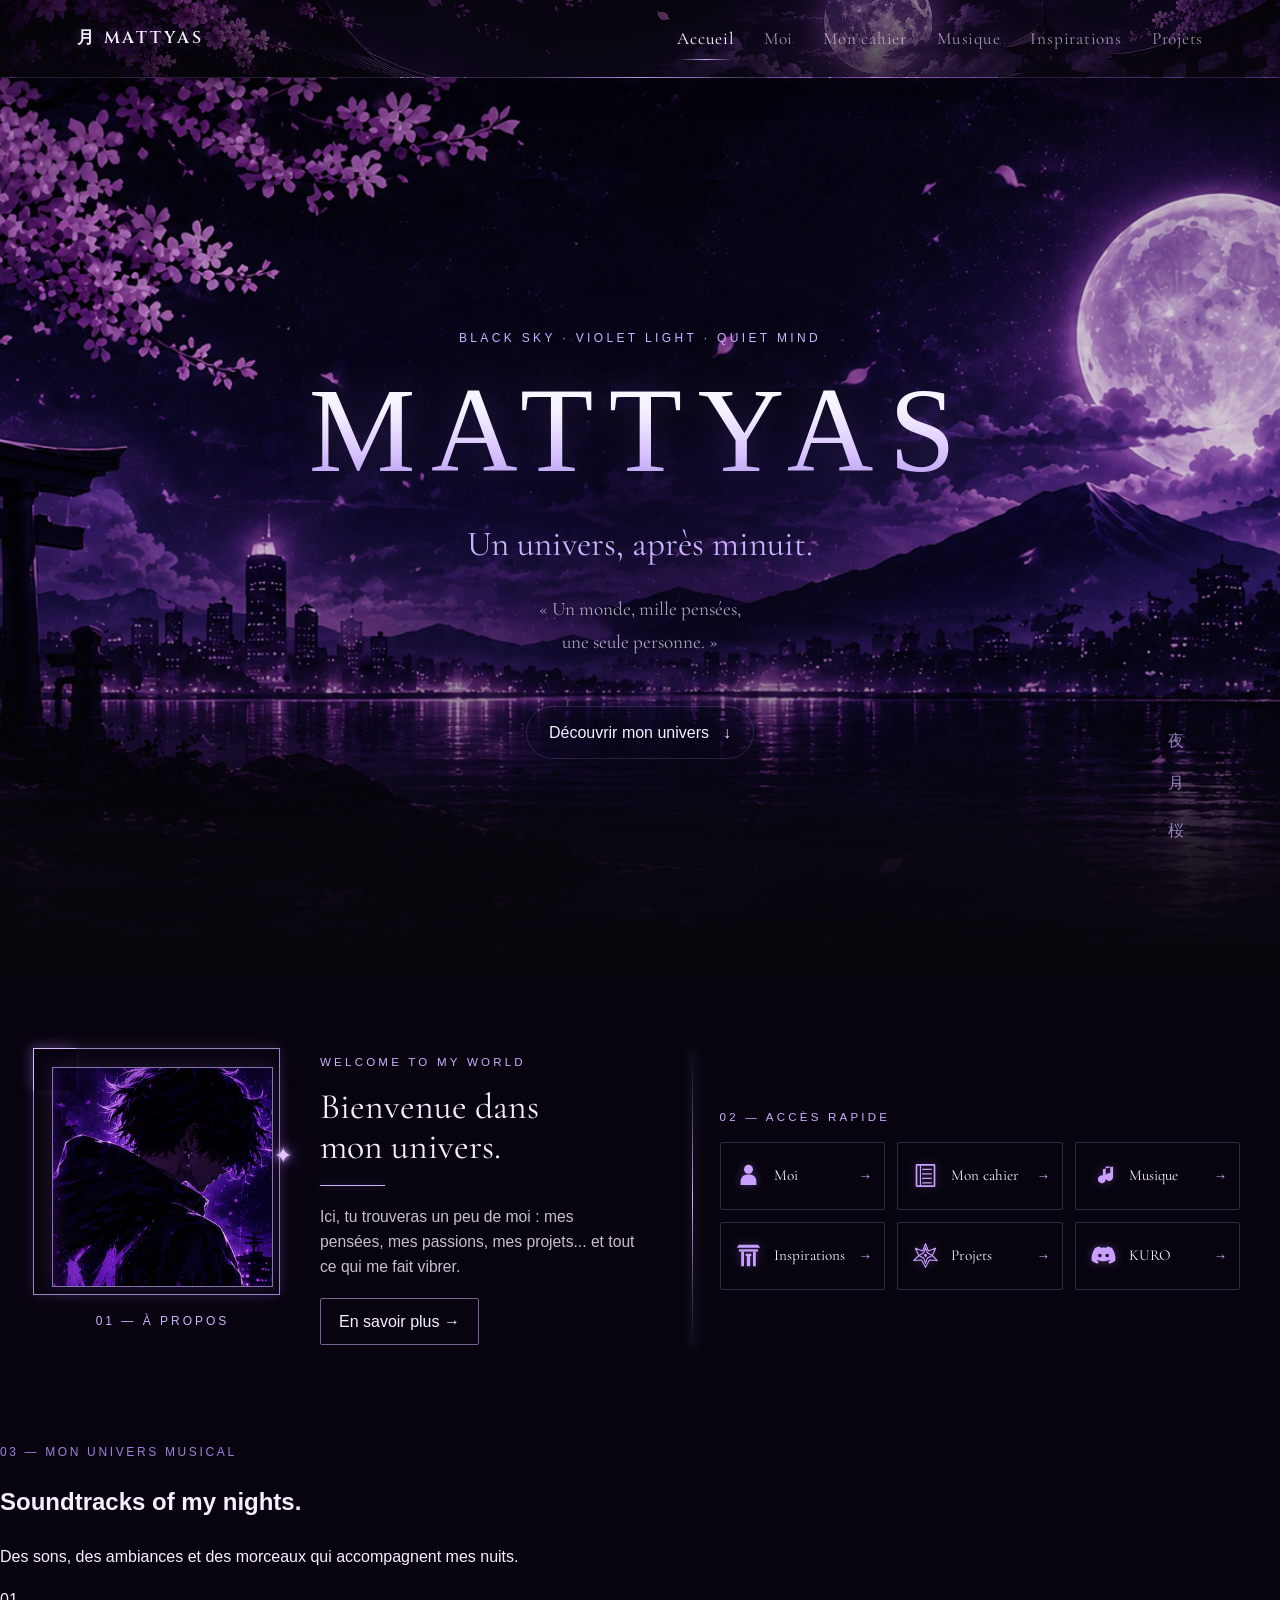
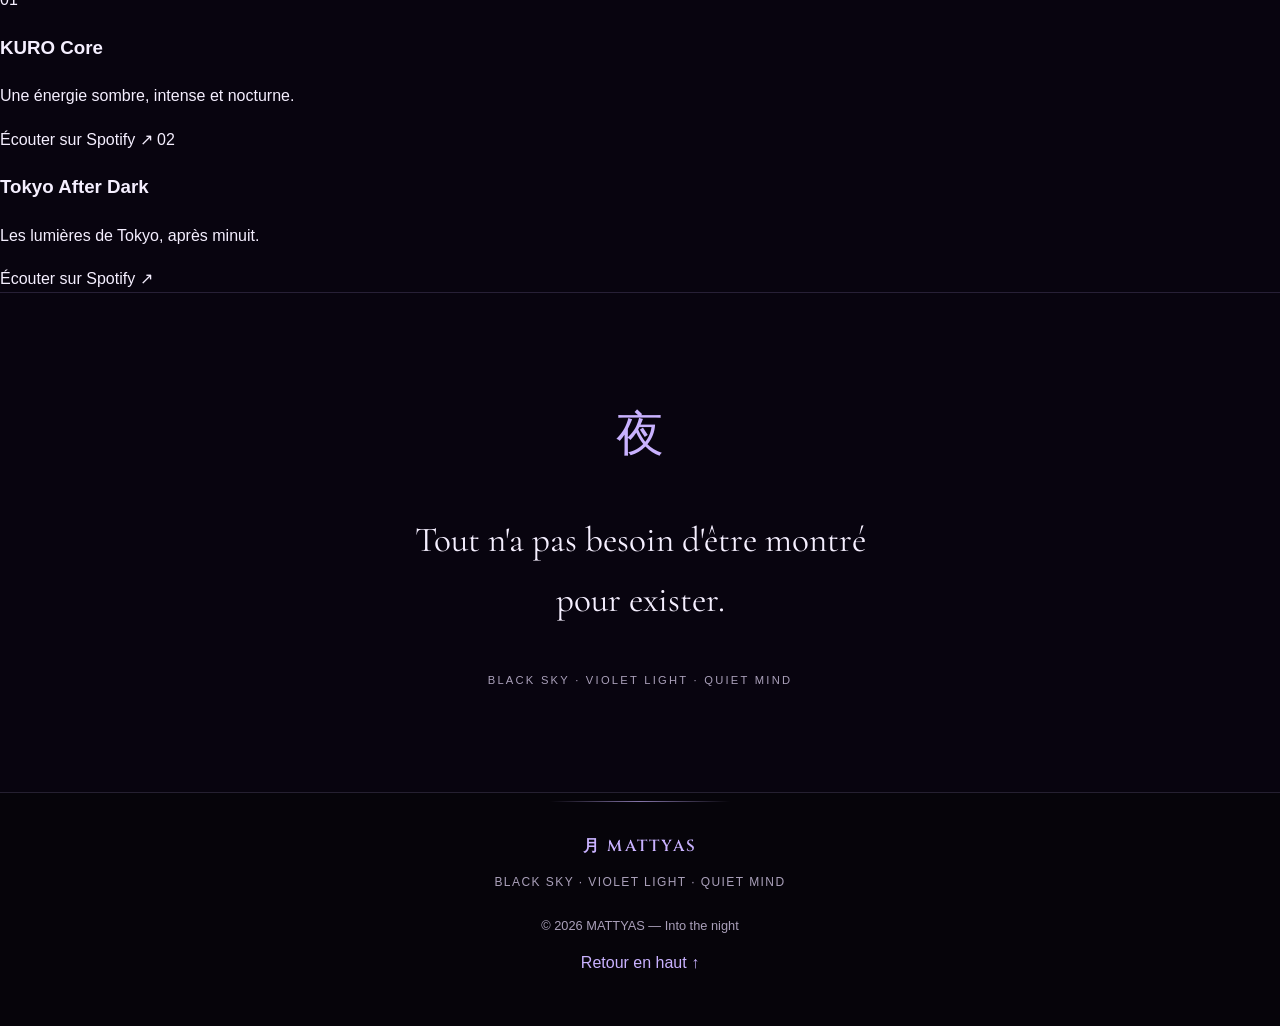
==== commit 3586930e: "Update SVG icons in index.html" ====
--- a/index.html
+++ b/index.html
@@ -114,9 +114,9 @@
 
   <!-- MOI -->
   <a href="moi.html" class="access-card">
-    <svg class="access-icon" viewBox="0 0 48 48" aria-hidden="true">
-  <circle cx="24" cy="13" r="7" fill="currentColor"/>
-  <path d="M10 41V35C10 27 15 23 24 23S38 27 38 35V41Z"
+<svg class="access-icon" viewBox="0 0 48 48" aria-hidden="true">
+  <circle cx="24" cy="13" r="8" fill="currentColor"/>
+  <path d="M10 41V35C10 26.5 15 22 24 22S38 26.5 38 35V41Z"
         fill="currentColor"/>
 </svg>
     <span>Moi</span>
@@ -126,11 +126,10 @@
   <!-- MON CAHIER -->
   <a href="cahier.html" class="access-card">
     <svg class="access-icon" viewBox="0 0 48 48" aria-hidden="true">
-  <rect x="9" y="5" width="30" height="38" rx="2"
-        fill="currentColor"/>
-  <rect x="14" y="10" width="21" height="28" fill="#171024"/>
-  <path d="M14 17H35M14 24H35M14 31H35"
-        stroke="currentColor" stroke-width="2.5"/>
+  <rect x="8" y="5" width="32" height="38" rx="1"
+        fill="none" stroke="currentColor" stroke-width="3"/>
+  <path d="M15 5V43M18 13H35M18 21H35M18 29H35M18 37H35"
+        fill="none" stroke="currentColor" stroke-width="2"/>
 </svg>
     <span>Mon cahier</span>
     <span class="access-arrow">→</span>
@@ -139,7 +138,7 @@
   <!-- MUSIQUE -->
   <a href="musique.html" class="access-card">
     <svg class="access-icon" viewBox="0 0 48 48" aria-hidden="true">
-  <path d="M27 8V31.5A7.5 7.5 0 1 1 22 24V13L40 8V27.5A7.5 7.5 0 1 1 35 20V8Z"
+  <path d="M28 8V31A7 7 0 1 1 23 24V13L41 8V27A7 7 0 1 1 36 20V8Z"
         fill="currentColor"/>
 </svg>
     <span>Musique</span>
@@ -148,12 +147,13 @@
 
   <!-- INSPIRATIONS -->
   <a href="inspirations.html" class="access-card">
-    <svg class="access-icon torii-icon" viewBox="0 0 48 48" aria-hidden="true">
-  <path d="M4 10H44L41 5H7Z" fill="#f04428"/>
-  <path d="M7 13H41V17H7Z" fill="#f04428"/>
-  <path d="M12 17H17V43H12ZM31 17H36V43H31Z" fill="#f04428"/>
-  <path d="M19 21H29V25H19Z" fill="#f04428"/>
-  <path d="M21 25H25V43H21Z" fill="#f04428"/>
+    <svg class="access-icon" viewBox="0 0 48 48" aria-hidden="true">
+  <path d="M3 10H45L41 5H7Z" fill="currentColor"/>
+  <path d="M7 13H41V17H7Z" fill="currentColor"/>
+  <path d="M11 17H16V43H11ZM32 17H37V43H32Z"
+        fill="currentColor"/>
+  <path d="M19 21H29V25H19Z" fill="currentColor"/>
+  <path d="M21 25H27V43H21Z" fill="currentColor"/>
 </svg>
     <span>Inspirations</span>
     <span class="access-arrow">→</span>
@@ -162,12 +162,12 @@
   <!-- PROJETS -->
   <a href="projets.html" class="access-card">
     <svg class="access-icon" viewBox="0 0 48 48" aria-hidden="true">
-  <g fill="none" stroke="currentColor" stroke-width="2.2"
+  <g fill="none" stroke="currentColor" stroke-width="2"
      stroke-linejoin="round">
     <path d="M24 3L29 16L42 11L36 24L45 33L31 32L24 45L17 32L3 33L12 24L6 11L19 16Z"/>
-    <path d="M24 12L28 20L36 24L28 28L24 36L20 28L12 24L20 20Z"/>
+    <path d="M24 10L27 19L36 24L27 29L24 38L21 29L12 24L21 19Z"/>
   </g>
-  <circle cx="24" cy="24" r="3" fill="currentColor"/>
+  <circle cx="24" cy="24" r="2.5" fill="currentColor"/>
 </svg>
     <span>Projets</span>
     <span class="access-arrow">→</span>
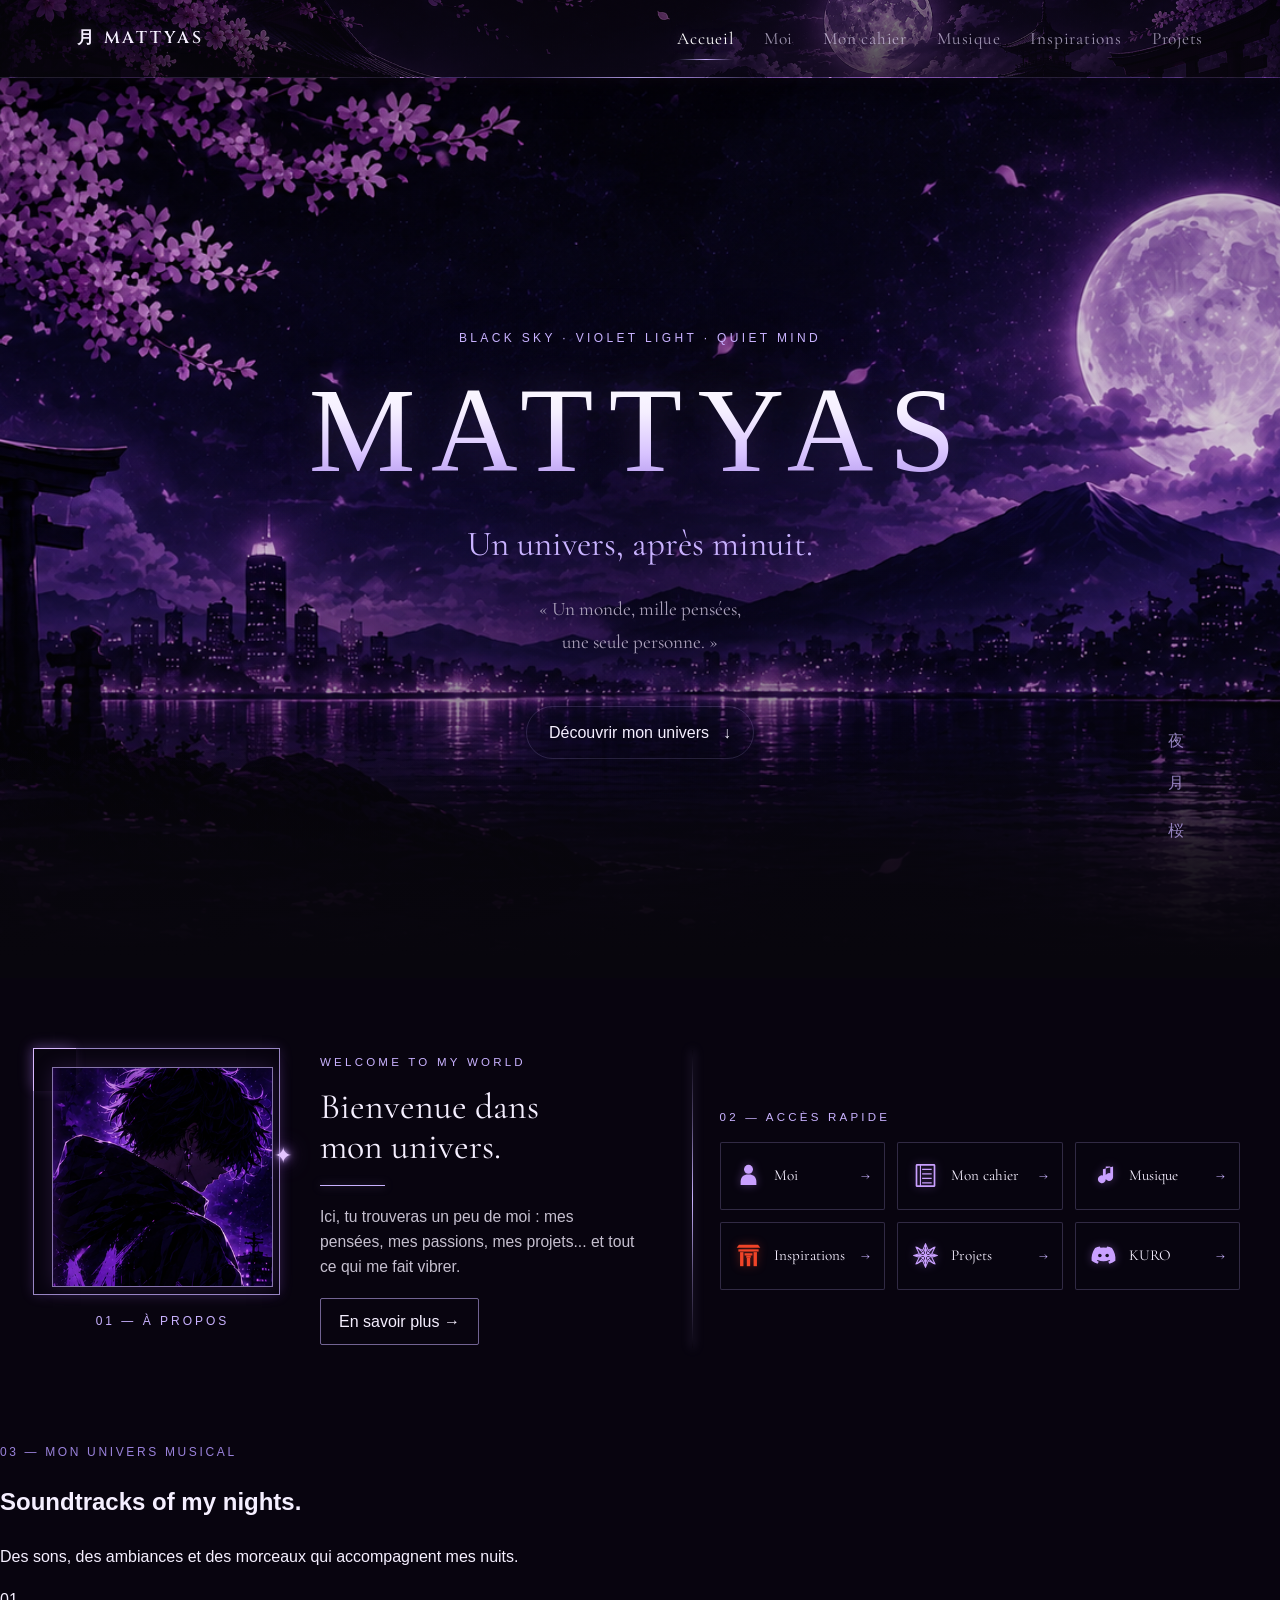
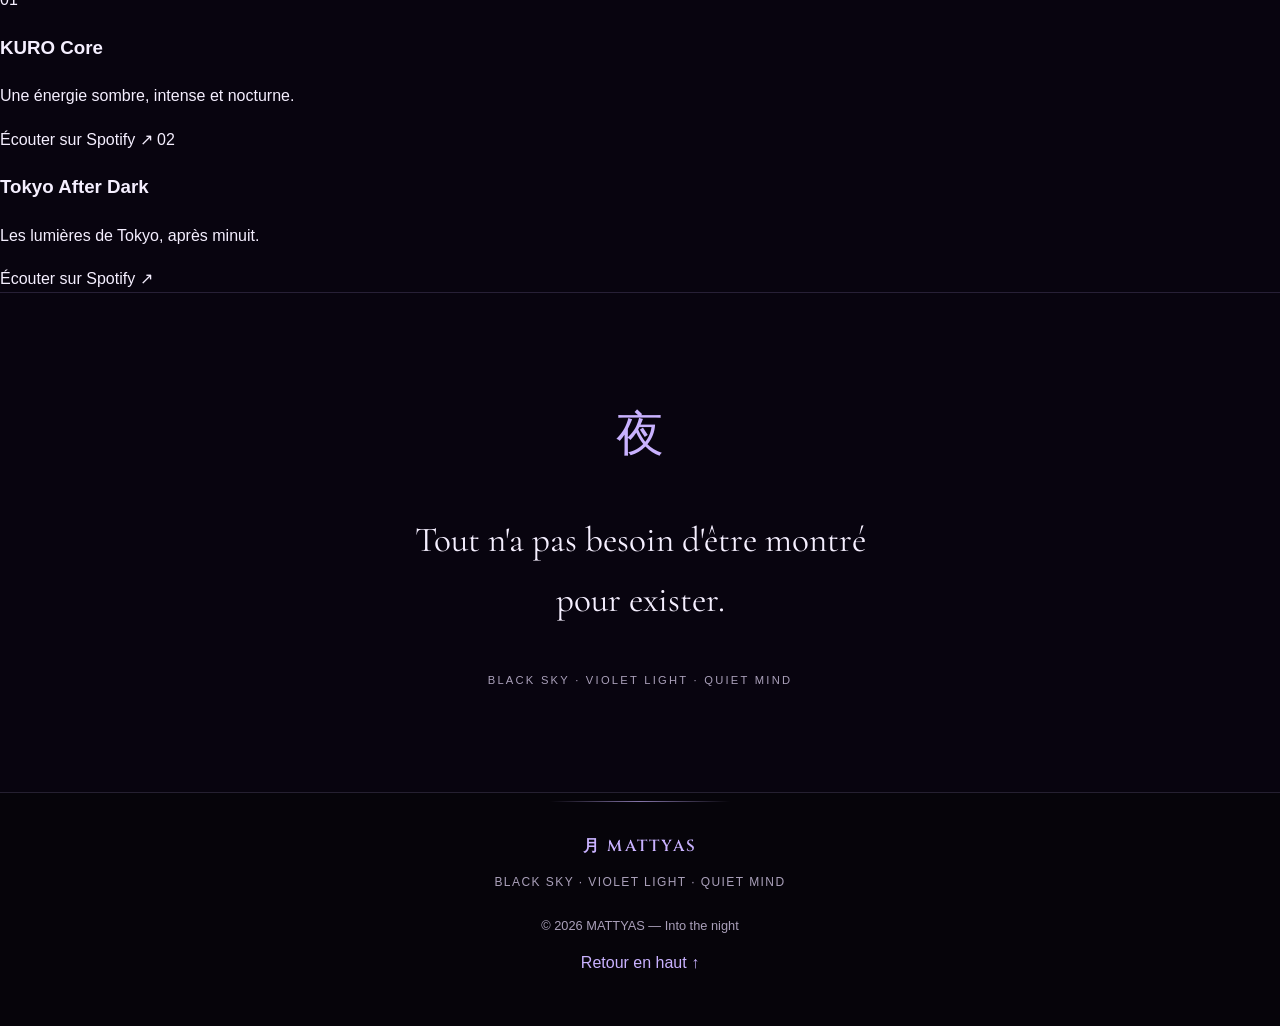
==== commit def8396c: "Update SVG icons and paths in index.html" ====
--- a/index.html
+++ b/index.html
@@ -147,13 +147,14 @@
 
   <!-- INSPIRATIONS -->
   <a href="inspirations.html" class="access-card">
-    <svg class="access-icon" viewBox="0 0 48 48" aria-hidden="true">
+    <svg class="access-icon torii-icon" viewBox="0 0 48 48" aria-hidden="true">
   <path d="M3 10H45L41 5H7Z" fill="currentColor"/>
-  <path d="M7 13H41V17H7Z" fill="currentColor"/>
-  <path d="M11 17H16V43H11ZM32 17H37V43H32Z"
-        fill="currentColor"/>
-  <path d="M19 21H29V25H19Z" fill="currentColor"/>
-  <path d="M21 25H27V43H21Z" fill="currentColor"/>
+  <path d="M6 13H42V17H6Z" fill="currentColor"/>
+  <path d="M9 18H15V43H9Z" fill="currentColor"/>
+  <path d="M33 18H39V43H33Z" fill="currentColor"/>
+  <path d="M17 20H31V24H17Z" fill="currentColor"/>
+  <path d="M20 24H28V28H20Z" fill="currentColor"/>
+  <path d="M21 28H27V43H21Z" fill="currentColor"/>
 </svg>
     <span>Inspirations</span>
     <span class="access-arrow">→</span>
@@ -162,10 +163,11 @@
   <!-- PROJETS -->
   <a href="projets.html" class="access-card">
     <svg class="access-icon" viewBox="0 0 48 48" aria-hidden="true">
-  <g fill="none" stroke="currentColor" stroke-width="2"
+  <g fill="none" stroke="currentColor" stroke-width="1.8"
      stroke-linejoin="round">
-    <path d="M24 3L29 16L42 11L36 24L45 33L31 32L24 45L17 32L3 33L12 24L6 11L19 16Z"/>
-    <path d="M24 10L27 19L36 24L27 29L24 38L21 29L12 24L21 19Z"/>
+    <path d="M24 3L29 15L41 9L35 21L45 24L35 27L41 39L29 33L24 45L19 33L7 39L13 27L3 24L13 21L7 9L19 15Z"/>
+    <path d="M24 10L28 20L38 24L28 28L24 38L20 28L10 24L20 20Z"/>
+    <path d="M24 3V45M3 24H45M9 9L39 39M39 9L9 39"/>
   </g>
   <circle cx="24" cy="24" r="2.5" fill="currentColor"/>
 </svg>
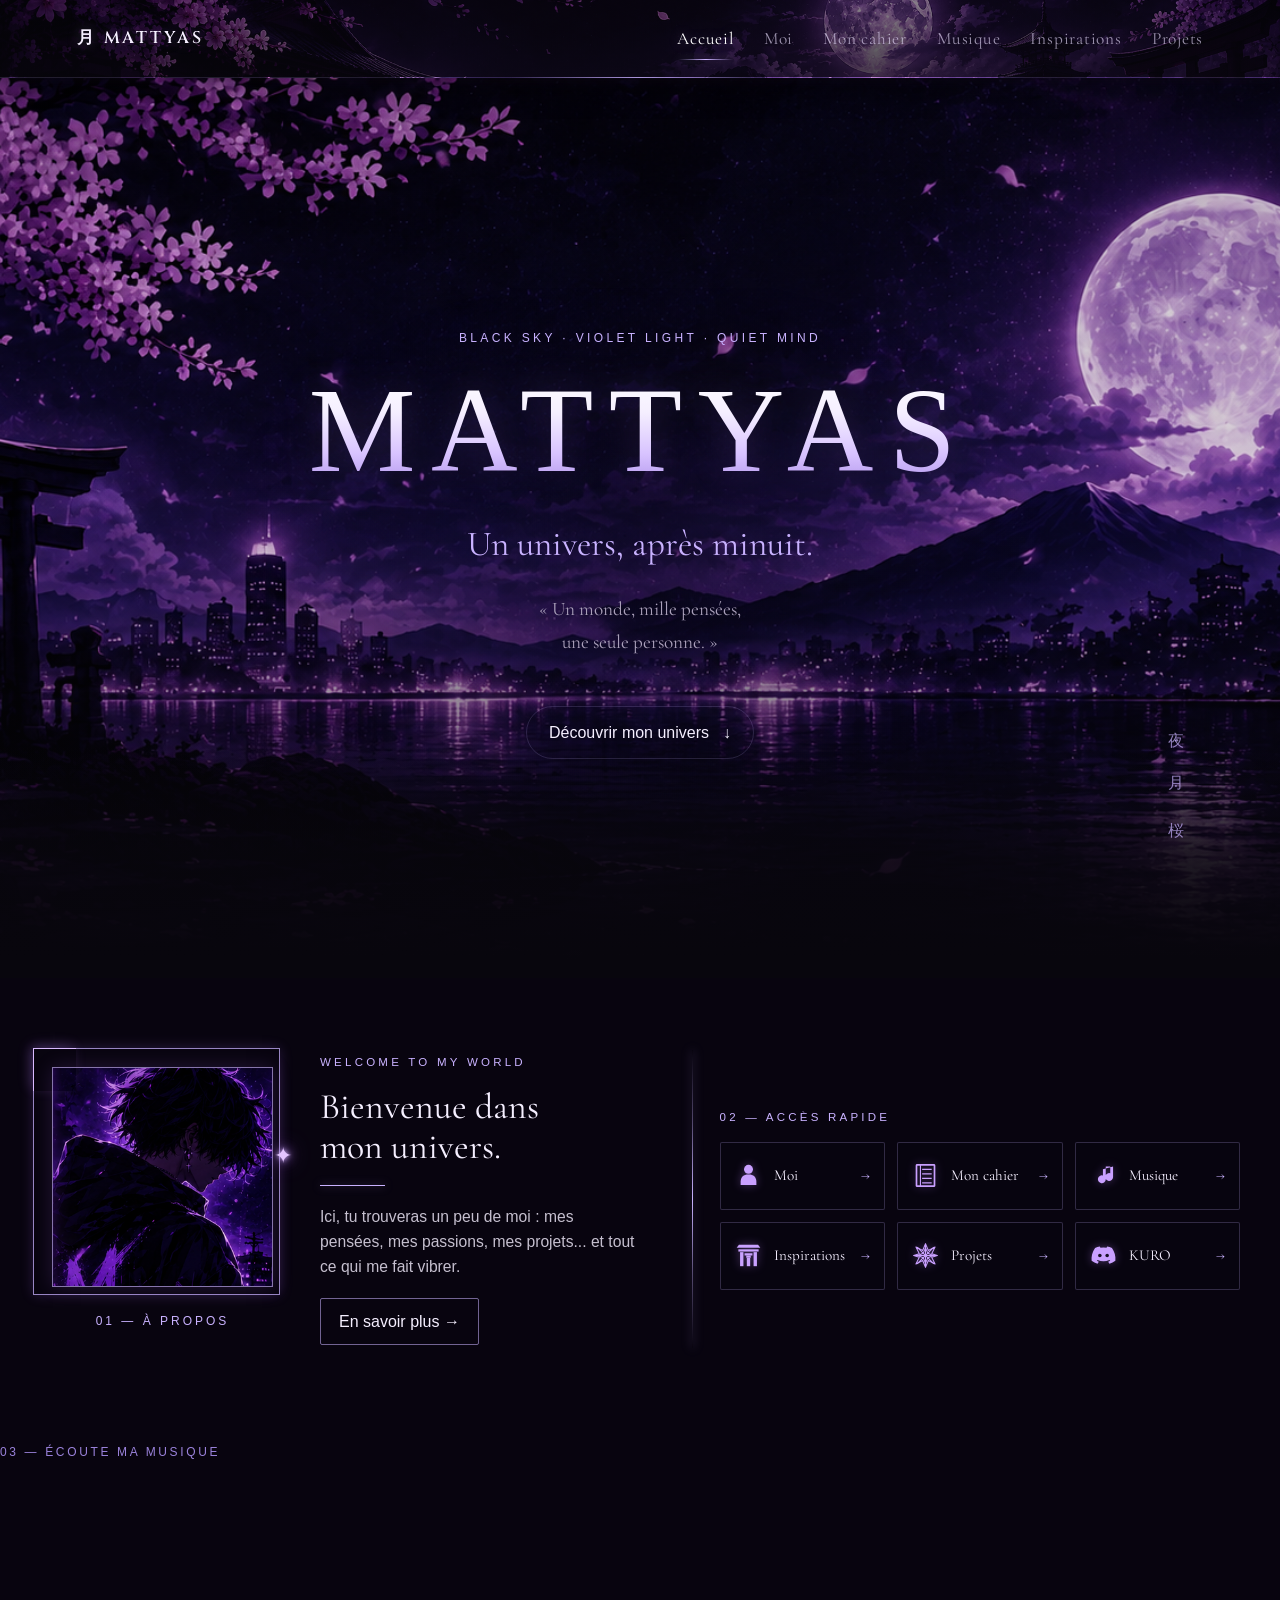
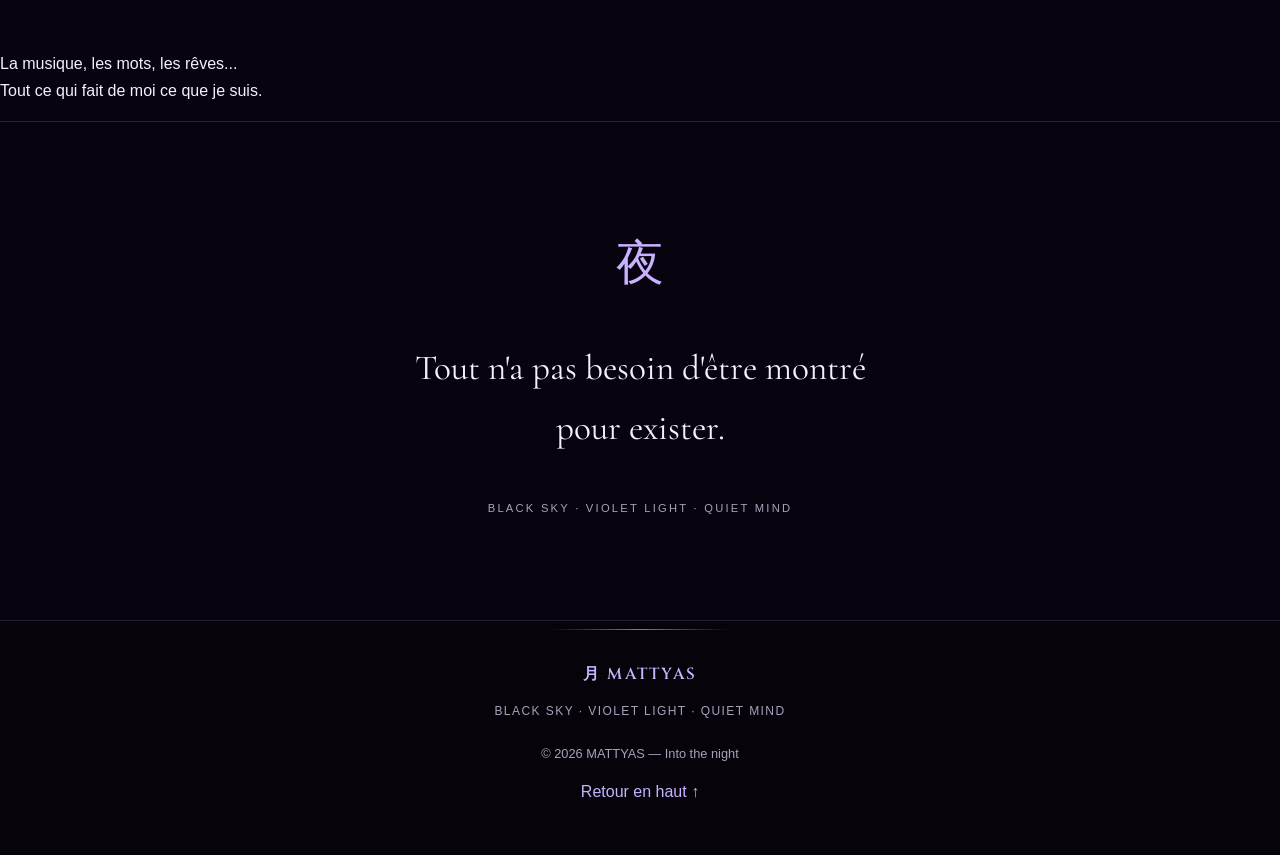
==== commit 0a4bc1c7: "Modify home playlists section and add Spotify player Updated section with new playlist titles and ad" ====
--- a/index.html
+++ b/index.html
@@ -200,33 +200,29 @@
 
     <!-- UNIVERS MUSICAL -->
 
-<section class="home-playlists">
-
-  <p class="home-eyebrow">03 — MON UNIVERS MUSICAL</p>
-
-  <h2>Soundtracks of my nights.</h2>
-
-  <p class="playlists-intro">
-    Des sons, des ambiances et des morceaux qui accompagnent mes nuits.
-  </p>
-
-  <div class="playlist-grid">
-
-    <a href="https://open.spotify.com/playlist/4kFeRscpNwfBac0N8QcPSA"
-       class="playlist-card" target="_blank" rel="noopener noreferrer">
-      <span class="playlist-number">01</span>
-      <h3>KURO Core</h3>
-      <p>Une énergie sombre, intense et nocturne.</p>
-      <span class="playlist-link">Écouter sur Spotify ↗</span>
-    </a>
-
-    <a href="https://open.spotify.com/playlist/2KM84j4YhBxsO24oVBVzmr"
-       class="playlist-card" target="_blank" rel="noopener noreferrer">
-      <span class="playlist-number">02</span>
-      <h3>Tokyo After Dark</h3>
-      <p>Les lumières de Tokyo, après minuit.</p>
-      <span class="playlist-link">Écouter sur Spotify ↗</span>
-    </a>
+ <section class="home-playlists" id="musique">
+
+  <p class="home-eyebrow">03 — ÉCOUTE MA MUSIQUE</p>
+
+  <div class="music-layout">
+
+    <div class="spotify-player">
+      <iframe
+        src="https://open.spotify.com/embed/playlist/2mfP2W8FyLbGzU47GTcm1B?utm_source=generator&theme=0"
+        width="100%"
+        height="152"
+        frameborder="0"
+        allow="autoplay; clipboard-write; encrypted-media; fullscreen; picture-in-picture"
+        loading="lazy">
+      </iframe>
+    </div>
+
+    <div class="music-quote">
+      <p>
+        La musique, les mots, les rêves...<br>
+        Tout ce qui fait de moi ce que je suis.
+      </p>
+    </div>
 
   </div>
 
--- a/style.css
+++ b/style.css
@@ -2455,9 +2455,9 @@
   filter: drop-shadow(0 0 9px rgba(190, 135, 255, 0.75));
 }
 
-.access-icon.torii-icon {
-  color: #f04428;
-  filter: drop-shadow(0 0 5px rgba(240, 68, 40, 0.4));
+.torii-icon {
+  color: #c9a2ff !important;
+  filter: drop-shadow(0 0 5px rgba(190, 135, 255, 0.4));
 }
 
 .access-card:hover .access-icon.torii-icon {
